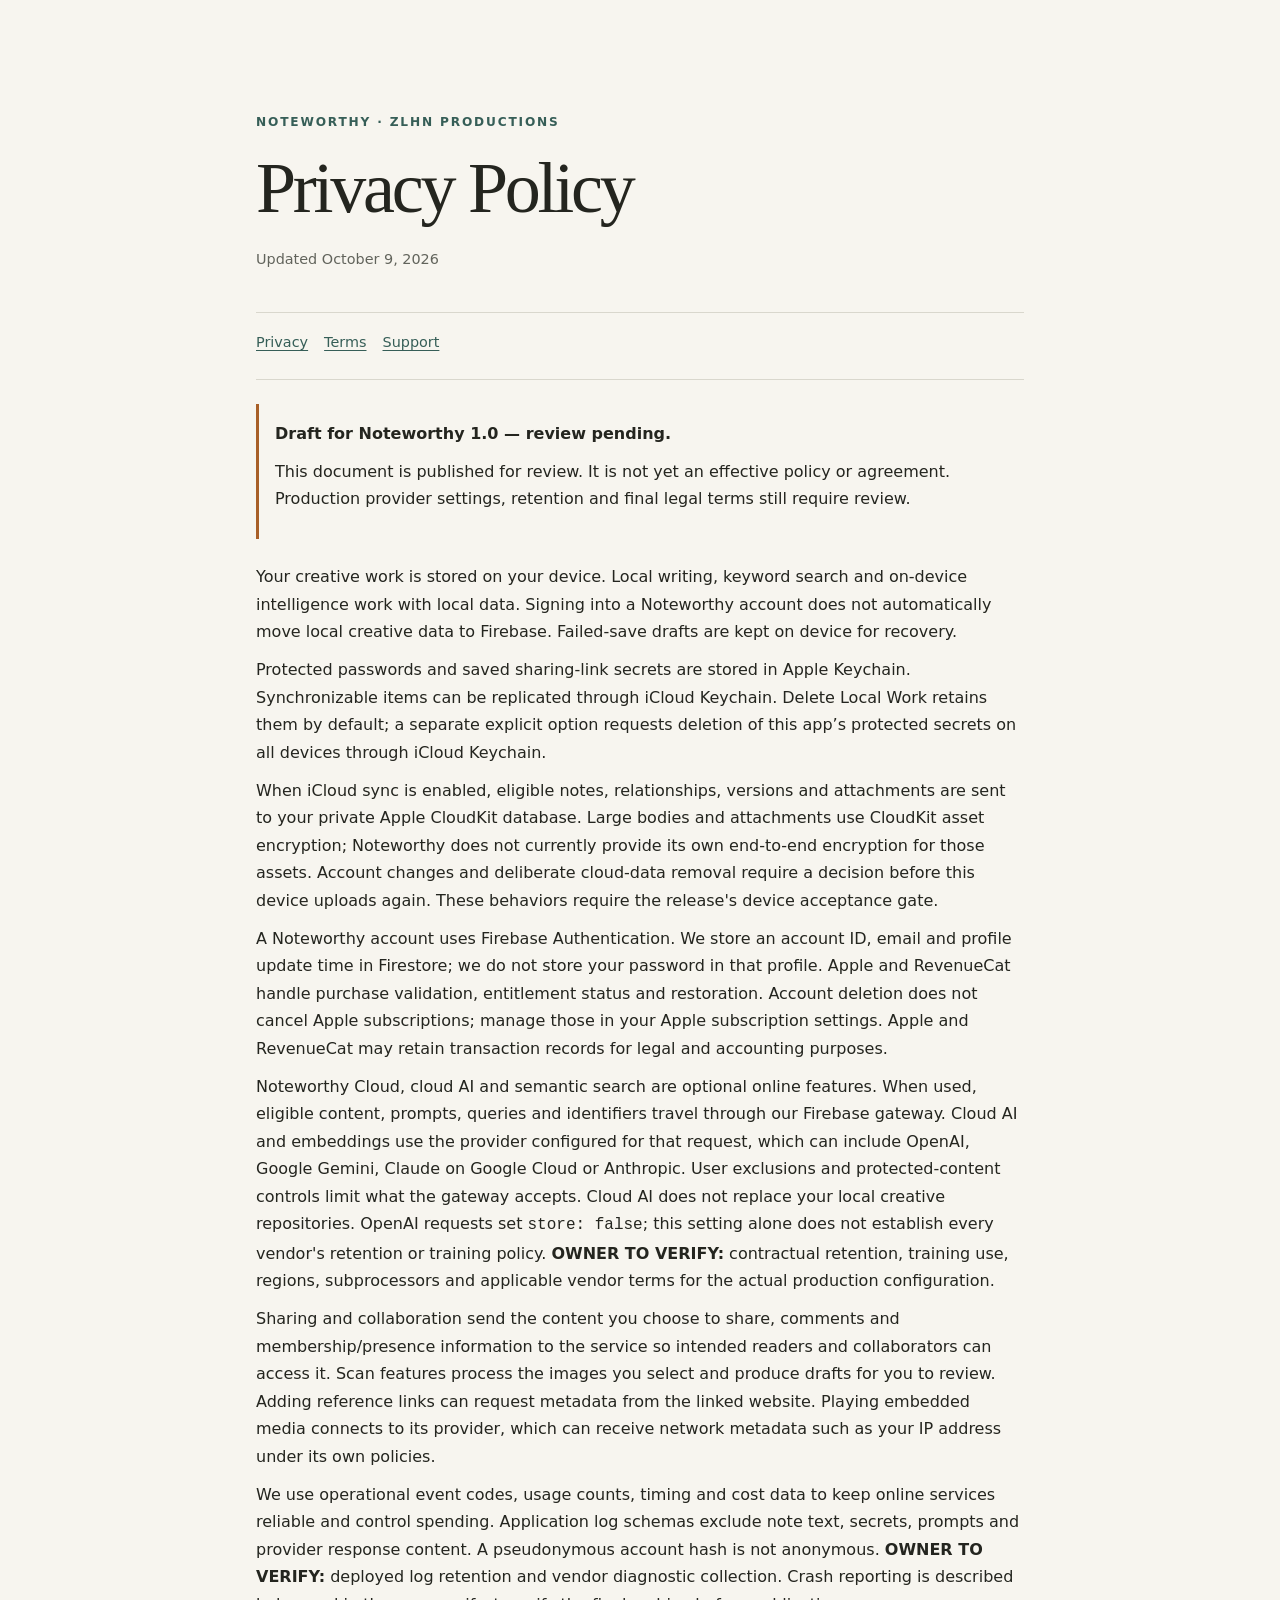
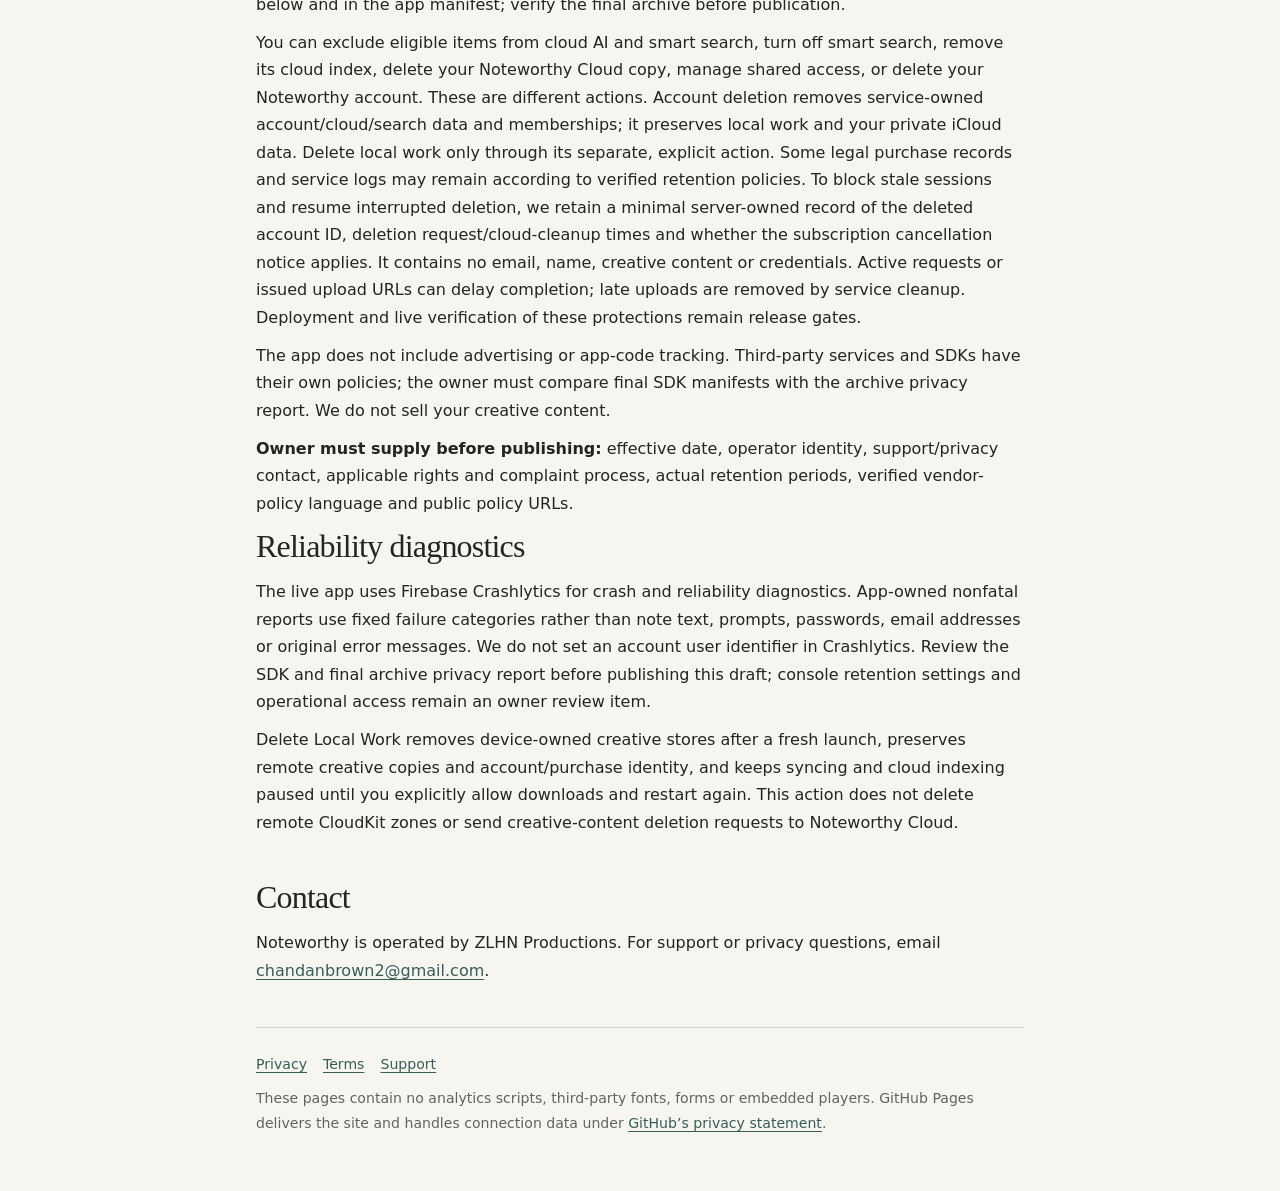
==== privacy/index.html @ 7e85e0d2 "Publish Noteworthy support and policy review pages" ====
<!doctype html>
<html lang="en"><head><meta charset="utf-8"><meta name="viewport" content="width=device-width, initial-scale=1"><meta name="color-scheme" content="light dark"><meta name="noteworthy-policy-status" content="draft"><meta name="robots" content="noindex"><title>Privacy Policy — Noteworthy</title><link rel="stylesheet" href="../styles.css"><link rel="canonical" href="https://chandanb.github.io/noteworthy-pages/privacy/"></head>
<body><a class="skip-link" href="#content">Skip to content</a><header><p class="eyebrow">Noteworthy · ZLHN Productions</p><h1>Privacy Policy</h1><p class="updated">Updated October 9, 2026</p></header><main id="content"><nav class="site-nav" aria-label="Site"><a href="https://chandanb.github.io/noteworthy-pages/privacy/">Privacy</a><a href="https://chandanb.github.io/noteworthy-pages/terms/">Terms</a><a href="https://chandanb.github.io/noteworthy-pages/support/">Support</a></nav><aside class="notice" aria-label="Draft status"><strong>Draft for Noteworthy 1.0 — review pending.</strong><p>This document is published for review. It is not yet an effective policy or agreement. Production provider settings, retention and final legal terms still require review.</p></aside><p>Your creative work is stored on your device. Local writing, keyword search and on-device intelligence work with local data. Signing into a Noteworthy account does not automatically move local creative data to Firebase. Failed-save drafts are kept on device for recovery.</p>
<p>Protected passwords and saved sharing-link secrets are stored in Apple Keychain. Synchronizable items can be replicated through iCloud Keychain. Delete Local Work retains them by default; a separate explicit option requests deletion of this app’s protected secrets on all devices through iCloud Keychain.</p>
<p>When iCloud sync is enabled, eligible notes, relationships, versions and attachments are sent to your private Apple CloudKit database. Large bodies and attachments use CloudKit asset encryption; Noteworthy does not currently provide its own end-to-end encryption for those assets. Account changes and deliberate cloud-data removal require a decision before this device uploads again. These behaviors require the release&#x27;s device acceptance gate.</p>
<p>A Noteworthy account uses Firebase Authentication. We store an account ID, email and profile update time in Firestore; we do not store your password in that profile. Apple and RevenueCat handle purchase validation, entitlement status and restoration. Account deletion does not cancel Apple subscriptions; manage those in your Apple subscription settings. Apple and RevenueCat may retain transaction records for legal and accounting purposes.</p>
<p>Noteworthy Cloud, cloud AI and semantic search are optional online features. When used, eligible content, prompts, queries and identifiers travel through our Firebase gateway. Cloud AI and embeddings use the provider configured for that request, which can include OpenAI, Google Gemini, Claude on Google Cloud or Anthropic. User exclusions and protected-content controls limit what the gateway accepts. Cloud AI does not replace your local creative repositories. OpenAI requests set <code>store: false</code>; this setting alone does not establish every vendor&#x27;s retention or training policy. <strong>OWNER TO VERIFY:</strong> contractual retention, training use, regions, subprocessors and applicable vendor terms for the actual production configuration.</p>
<p>Sharing and collaboration send the content you choose to share, comments and membership/presence information to the service so intended readers and collaborators can access it. Scan features process the images you select and produce drafts for you to review. Adding reference links can request metadata from the linked website. Playing embedded media connects to its provider, which can receive network metadata such as your IP address under its own policies.</p>
<p>We use operational event codes, usage counts, timing and cost data to keep online services reliable and control spending. Application log schemas exclude note text, secrets, prompts and provider response content. A pseudonymous account hash is not anonymous. <strong>OWNER TO VERIFY:</strong> deployed log retention and vendor diagnostic collection. Crash reporting is described below and in the app manifest; verify the final archive before publication.</p>
<p>You can exclude eligible items from cloud AI and smart search, turn off smart search, remove its cloud index, delete your Noteworthy Cloud copy, manage shared access, or delete your Noteworthy account. These are different actions. Account deletion removes service-owned account/cloud/search data and memberships; it preserves local work and your private iCloud data. Delete local work only through its separate, explicit action. Some legal purchase records and service logs may remain according to verified retention policies. To block stale sessions and resume interrupted deletion, we retain a minimal server-owned record of the deleted account ID, deletion request/cloud-cleanup times and whether the subscription cancellation notice applies. It contains no email, name, creative content or credentials. Active requests or issued upload URLs can delay completion; late uploads are removed by service cleanup. Deployment and live verification of these protections remain release gates.</p>
<p>The app does not include advertising or app-code tracking. Third-party services and SDKs have their own policies; the owner must compare final SDK manifests with the archive privacy report. We do not sell your creative content.</p>
<p><strong>Owner must supply before publishing:</strong> effective date, operator identity, support/privacy contact, applicable rights and complaint process, actual retention periods, verified vendor-policy language and public policy URLs.</p>
<h2>Reliability diagnostics</h2>
<p>The live app uses Firebase Crashlytics for crash and reliability diagnostics. App-owned nonfatal reports use fixed failure categories rather than note text, prompts, passwords, email addresses or original error messages. We do not set an account user identifier in Crashlytics. Review the SDK and final archive privacy report before publishing this draft; console retention settings and operational access remain an owner review item. </p>
<p>Delete Local Work removes device-owned creative stores after a fresh launch, preserves remote creative copies and account/purchase identity, and keeps syncing and cloud indexing paused until you explicitly allow downloads and restart again. This action does not delete remote CloudKit zones or send creative-content deletion requests to Noteworthy Cloud.</p><section><h2>Contact</h2><p>Noteworthy is operated by ZLHN Productions. For support or privacy questions, email <a href="mailto:chandanbrown2@gmail.com">chandanbrown2@gmail.com</a>.</p></section></main><footer><a href="https://chandanb.github.io/noteworthy-pages/privacy/">Privacy</a><a href="https://chandanb.github.io/noteworthy-pages/terms/">Terms</a><a href="https://chandanb.github.io/noteworthy-pages/support/">Support</a><p>These pages contain no analytics scripts, third-party fonts, forms or embedded players. GitHub Pages delivers the site and handles connection data under <a href="https://docs.github.com/en/site-policy/privacy-policies/github-general-privacy-statement">GitHub’s privacy statement</a>.</p></footer></body></html>
---- styles.css ----
:root {
      color-scheme: light dark;
      --paper: #f7f5ef;
      --ink: #24251f;
      --muted: #62645c;
      --accent: #365e57;
      --line: #d9d7cd;
      --focus: #a85f27;
    }
    @media (prefers-color-scheme: dark) {
      :root {
        --paper: #1e211f;
        --ink: #ecece4;
        --muted: #b9bdb4;
        --accent: #a8d1c2;
        --line: #414641;
        --focus: #edbd8a;
      }
    }
    * { box-sizing: border-box; }
    html { background: var(--paper); scroll-behavior: smooth; }
    body {
      margin: 0;
      color: var(--ink);
      background: var(--paper);
      font: 1rem/1.72 system-ui, -apple-system, BlinkMacSystemFont, "Segoe UI", sans-serif;
      text-rendering: optimizeLegibility;
    }
    a { color: var(--accent); text-underline-offset: .2em; }
    a:focus-visible { outline: 3px solid var(--focus); outline-offset: 4px; border-radius: 2px; }
    .skip-link {
      position: absolute; left: 1rem; top: -5rem; z-index: 1;
      padding: .65rem 1rem; color: var(--paper); background: var(--ink);
    }
    .skip-link:focus { top: 1rem; }
    header, main, footer { width: min(100% - 2.5rem, 48rem); margin-inline: auto; }
    header { padding: clamp(3.5rem, 10vw, 7rem) 0 2.5rem; }
    .eyebrow {
      margin: 0 0 .9rem; color: var(--accent); font-size: .76rem;
      font-weight: 700; letter-spacing: .15em; text-transform: uppercase;
    }
    h1, h2 { font-family: Georgia, "Times New Roman", serif; font-weight: 500; line-height: 1.16; }
    h1 { max-width: 13ch; margin: 0; font-size: clamp(2.7rem, 8vw, 4.5rem); letter-spacing: -.045em; }
    .intro { max-width: 39rem; margin: 1.5rem 0 0; color: var(--muted); font-size: 1.12rem; }
    .updated { margin: 1rem 0 0; color: var(--muted); font-size: .9rem; }
    nav { padding: 1.1rem 0 1.5rem; border-block: 1px solid var(--line); }
    nav p { margin: 0 0 .5rem; font-size: .82rem; font-weight: 700; }
    nav ul { display: flex; flex-wrap: wrap; gap: .4rem 1.2rem; margin: 0; padding: 0; list-style: none; }
    nav a { font-size: .9rem; }
    section { padding: 2rem 0; border-bottom: 1px solid var(--line); scroll-margin-top: 1rem; }
    h2 { margin: 0 0 .85rem; font-size: clamp(1.55rem, 5vw, 2rem); letter-spacing: -.025em; }
    p { margin: .65rem 0; }
    ul { padding-left: 1.3rem; }
    li { padding-left: .2rem; margin: .25rem 0; }
    .contact {
      margin: 1.2rem 0 0; padding: 1.1rem 1.25rem;
      border-left: 3px solid var(--accent); background: color-mix(in srgb, var(--accent) 8%, var(--paper));
    }
    footer { padding: 1.5rem 0 3rem; color: var(--muted); font-size: .88rem; }
    @media (max-width: 34rem) {
      header, main, footer { width: min(100% - 2rem, 48rem); }
      nav ul { display: grid; grid-template-columns: 1fr 1fr; }
    }
    @media print {
      :root { color-scheme: light; --paper: white; --ink: black; --muted: #444; --accent: #244a42; --line: #bbb; }
      nav, .skip-link { display: none; }
      header { padding-top: 1rem; }
      a { color: inherit; }
      section { break-inside: avoid; }
    }
    @media (prefers-reduced-motion: reduce) { html { scroll-behavior: auto; } }
  
.notice { border-left:3px solid var(--focus); padding:1rem; margin:1.5rem 0; }
.site-nav { display:flex; flex-wrap:wrap; gap:1rem; }

footer > a { display: inline-block; margin-right: 1rem; }
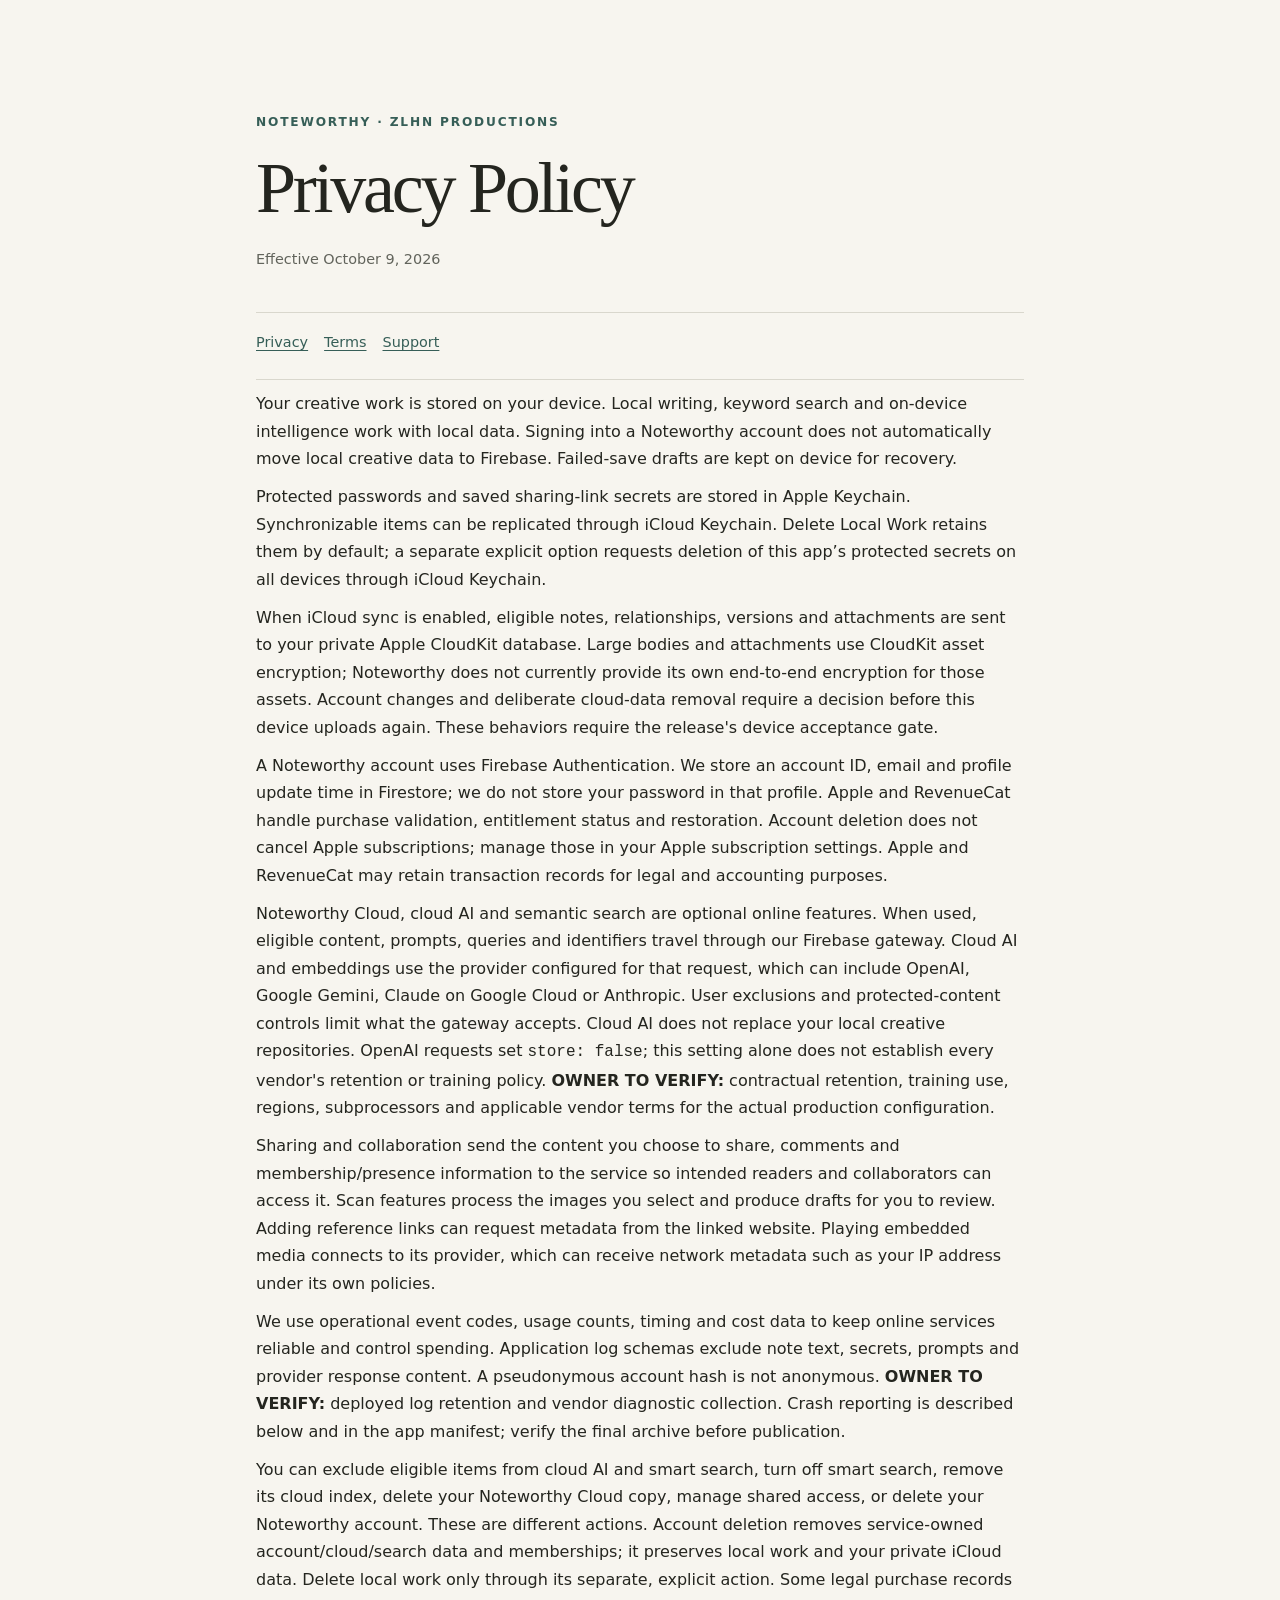
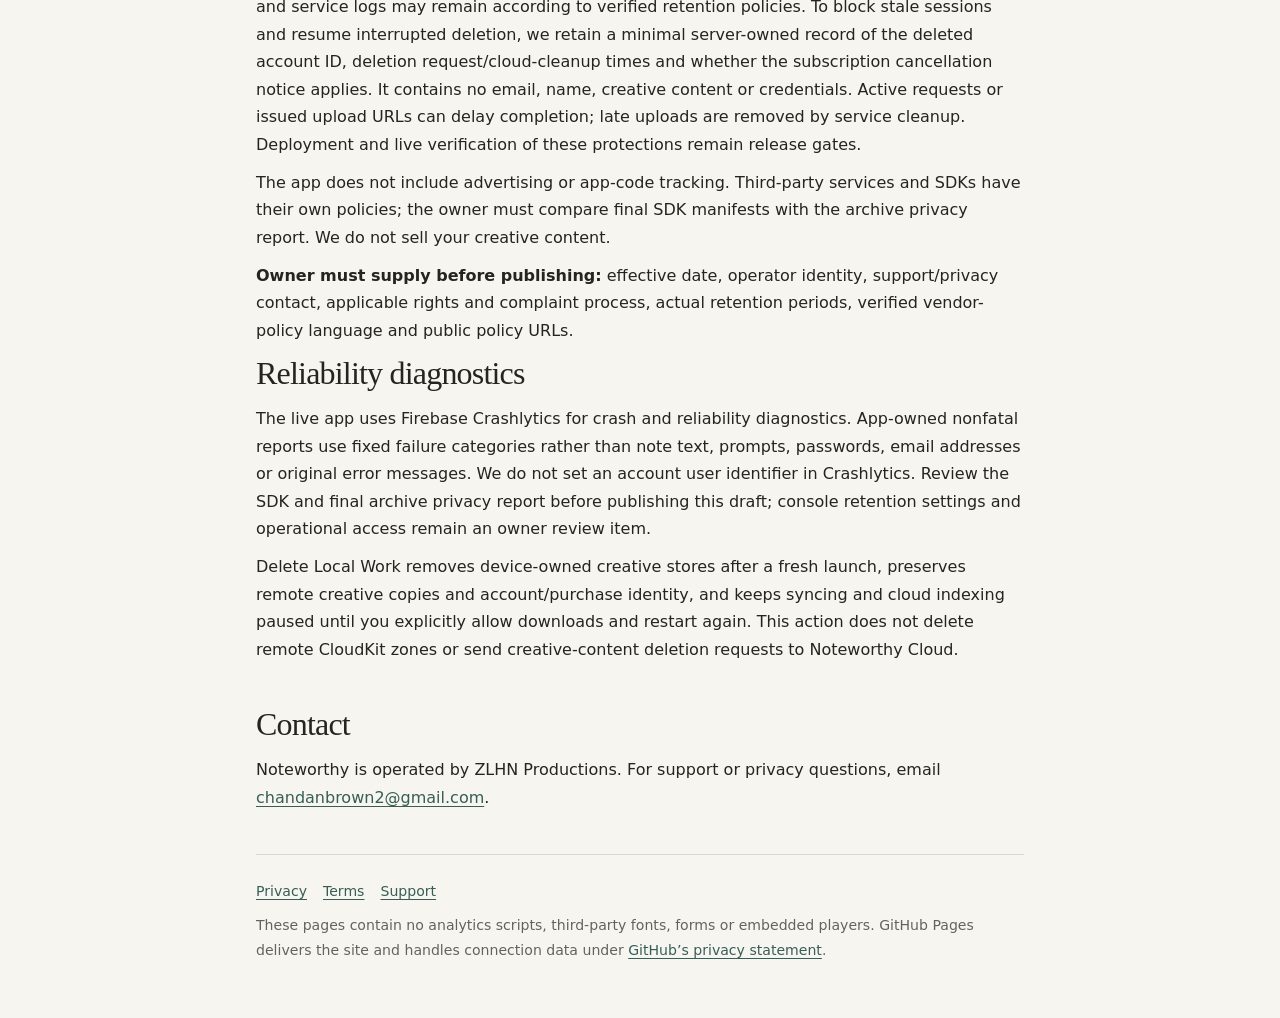
==== commit 11156abf: "Publish owner-approved policies effective October 9" ====
--- a/privacy/index.html
+++ b/privacy/index.html
@@ -1,6 +1,6 @@
 <!doctype html>
-<html lang="en"><head><meta charset="utf-8"><meta name="viewport" content="width=device-width, initial-scale=1"><meta name="color-scheme" content="light dark"><meta name="noteworthy-policy-status" content="draft"><meta name="robots" content="noindex"><title>Privacy Policy — Noteworthy</title><link rel="stylesheet" href="../styles.css"><link rel="canonical" href="https://chandanb.github.io/noteworthy-pages/privacy/"></head>
-<body><a class="skip-link" href="#content">Skip to content</a><header><p class="eyebrow">Noteworthy · ZLHN Productions</p><h1>Privacy Policy</h1><p class="updated">Updated October 9, 2026</p></header><main id="content"><nav class="site-nav" aria-label="Site"><a href="https://chandanb.github.io/noteworthy-pages/privacy/">Privacy</a><a href="https://chandanb.github.io/noteworthy-pages/terms/">Terms</a><a href="https://chandanb.github.io/noteworthy-pages/support/">Support</a></nav><aside class="notice" aria-label="Draft status"><strong>Draft for Noteworthy 1.0 — review pending.</strong><p>This document is published for review. It is not yet an effective policy or agreement. Production provider settings, retention and final legal terms still require review.</p></aside><p>Your creative work is stored on your device. Local writing, keyword search and on-device intelligence work with local data. Signing into a Noteworthy account does not automatically move local creative data to Firebase. Failed-save drafts are kept on device for recovery.</p>
+<html lang="en"><head><meta charset="utf-8"><meta name="viewport" content="width=device-width, initial-scale=1"><meta name="color-scheme" content="light dark"><meta name="noteworthy-policy-status" content="published"><title>Privacy Policy — Noteworthy</title><link rel="stylesheet" href="../styles.css"><link rel="canonical" href="https://chandanb.github.io/noteworthy-pages/privacy/"></head>
+<body><a class="skip-link" href="#content">Skip to content</a><header><p class="eyebrow">Noteworthy · ZLHN Productions</p><h1>Privacy Policy</h1><p class="updated">Effective October 9, 2026</p></header><main id="content"><nav class="site-nav" aria-label="Site"><a href="https://chandanb.github.io/noteworthy-pages/privacy/">Privacy</a><a href="https://chandanb.github.io/noteworthy-pages/terms/">Terms</a><a href="https://chandanb.github.io/noteworthy-pages/support/">Support</a></nav><p>Your creative work is stored on your device. Local writing, keyword search and on-device intelligence work with local data. Signing into a Noteworthy account does not automatically move local creative data to Firebase. Failed-save drafts are kept on device for recovery.</p>
 <p>Protected passwords and saved sharing-link secrets are stored in Apple Keychain. Synchronizable items can be replicated through iCloud Keychain. Delete Local Work retains them by default; a separate explicit option requests deletion of this app’s protected secrets on all devices through iCloud Keychain.</p>
 <p>When iCloud sync is enabled, eligible notes, relationships, versions and attachments are sent to your private Apple CloudKit database. Large bodies and attachments use CloudKit asset encryption; Noteworthy does not currently provide its own end-to-end encryption for those assets. Account changes and deliberate cloud-data removal require a decision before this device uploads again. These behaviors require the release&#x27;s device acceptance gate.</p>
 <p>A Noteworthy account uses Firebase Authentication. We store an account ID, email and profile update time in Firestore; we do not store your password in that profile. Apple and RevenueCat handle purchase validation, entitlement status and restoration. Account deletion does not cancel Apple subscriptions; manage those in your Apple subscription settings. Apple and RevenueCat may retain transaction records for legal and accounting purposes.</p>
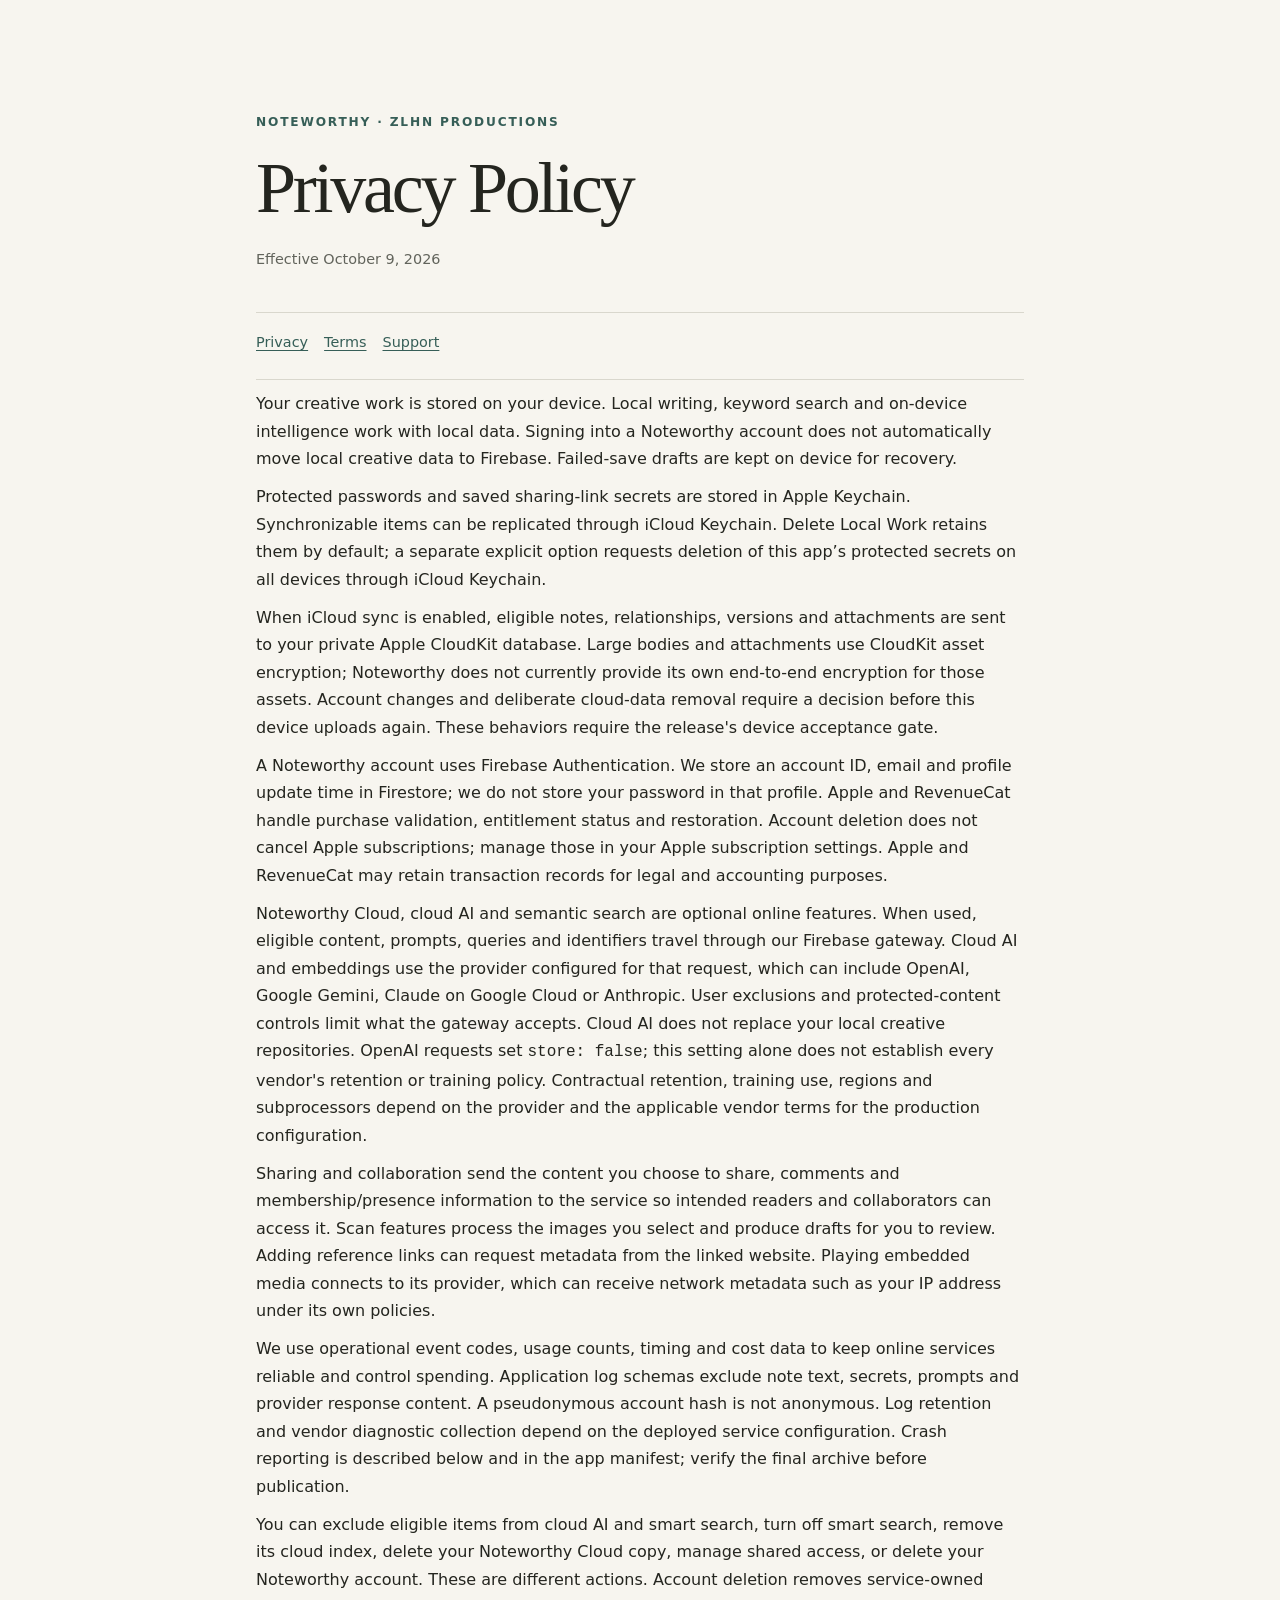
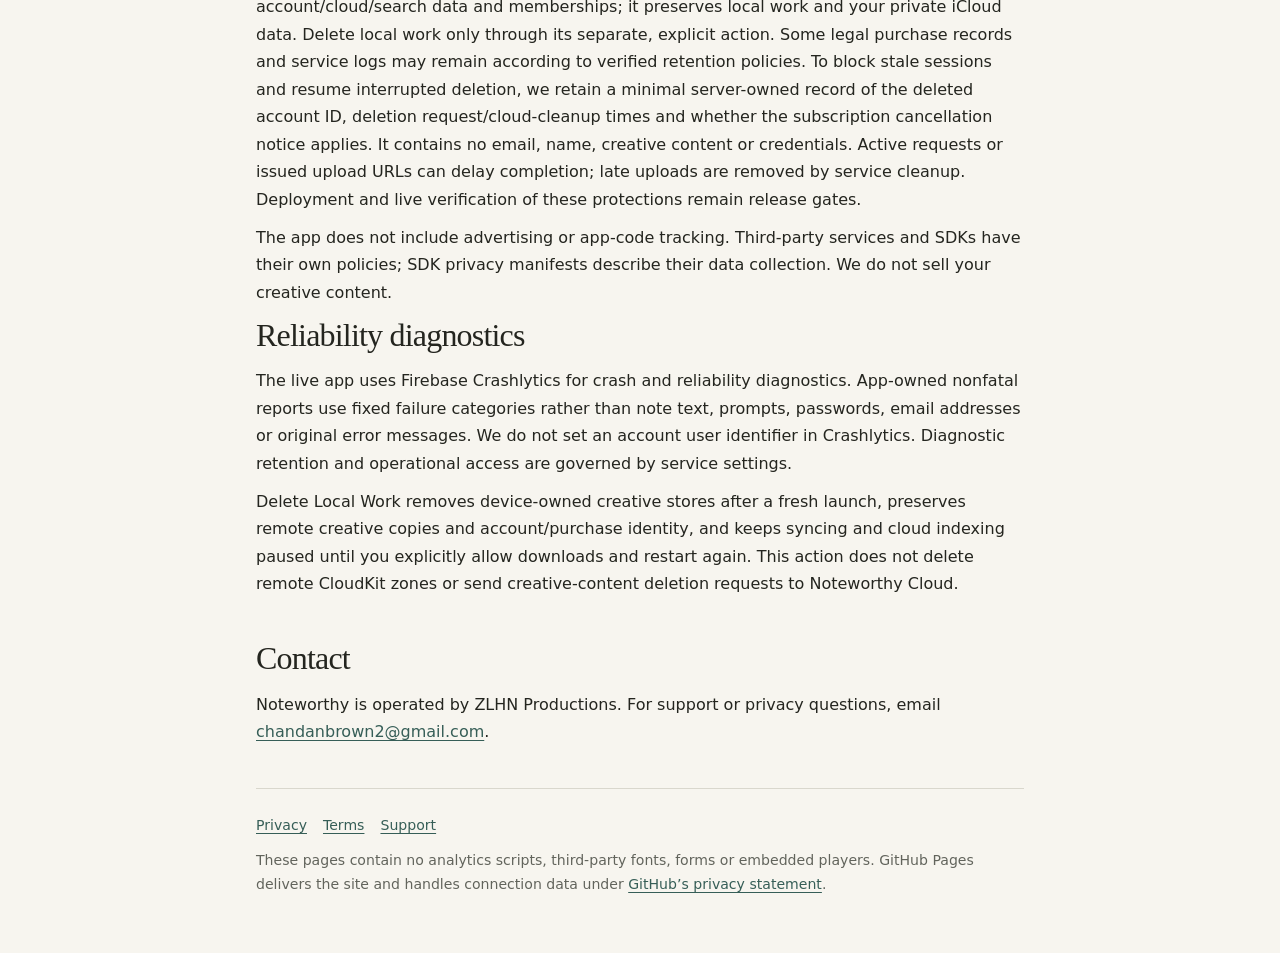
==== commit 33173cdc: "Remove internal review notes from approved public policies" ====
--- a/privacy/index.html
+++ b/privacy/index.html
@@ -4,12 +4,12 @@
 <p>Protected passwords and saved sharing-link secrets are stored in Apple Keychain. Synchronizable items can be replicated through iCloud Keychain. Delete Local Work retains them by default; a separate explicit option requests deletion of this app’s protected secrets on all devices through iCloud Keychain.</p>
 <p>When iCloud sync is enabled, eligible notes, relationships, versions and attachments are sent to your private Apple CloudKit database. Large bodies and attachments use CloudKit asset encryption; Noteworthy does not currently provide its own end-to-end encryption for those assets. Account changes and deliberate cloud-data removal require a decision before this device uploads again. These behaviors require the release&#x27;s device acceptance gate.</p>
 <p>A Noteworthy account uses Firebase Authentication. We store an account ID, email and profile update time in Firestore; we do not store your password in that profile. Apple and RevenueCat handle purchase validation, entitlement status and restoration. Account deletion does not cancel Apple subscriptions; manage those in your Apple subscription settings. Apple and RevenueCat may retain transaction records for legal and accounting purposes.</p>
-<p>Noteworthy Cloud, cloud AI and semantic search are optional online features. When used, eligible content, prompts, queries and identifiers travel through our Firebase gateway. Cloud AI and embeddings use the provider configured for that request, which can include OpenAI, Google Gemini, Claude on Google Cloud or Anthropic. User exclusions and protected-content controls limit what the gateway accepts. Cloud AI does not replace your local creative repositories. OpenAI requests set <code>store: false</code>; this setting alone does not establish every vendor&#x27;s retention or training policy. <strong>OWNER TO VERIFY:</strong> contractual retention, training use, regions, subprocessors and applicable vendor terms for the actual production configuration.</p>
+<p>Noteworthy Cloud, cloud AI and semantic search are optional online features. When used, eligible content, prompts, queries and identifiers travel through our Firebase gateway. Cloud AI and embeddings use the provider configured for that request, which can include OpenAI, Google Gemini, Claude on Google Cloud or Anthropic. User exclusions and protected-content controls limit what the gateway accepts. Cloud AI does not replace your local creative repositories. OpenAI requests set <code>store: false</code>; this setting alone does not establish every vendor&#x27;s retention or training policy. Contractual retention, training use, regions and subprocessors depend on the provider and the applicable vendor terms for the production configuration.</p>
 <p>Sharing and collaboration send the content you choose to share, comments and membership/presence information to the service so intended readers and collaborators can access it. Scan features process the images you select and produce drafts for you to review. Adding reference links can request metadata from the linked website. Playing embedded media connects to its provider, which can receive network metadata such as your IP address under its own policies.</p>
-<p>We use operational event codes, usage counts, timing and cost data to keep online services reliable and control spending. Application log schemas exclude note text, secrets, prompts and provider response content. A pseudonymous account hash is not anonymous. <strong>OWNER TO VERIFY:</strong> deployed log retention and vendor diagnostic collection. Crash reporting is described below and in the app manifest; verify the final archive before publication.</p>
+<p>We use operational event codes, usage counts, timing and cost data to keep online services reliable and control spending. Application log schemas exclude note text, secrets, prompts and provider response content. A pseudonymous account hash is not anonymous. Log retention and vendor diagnostic collection depend on the deployed service configuration. Crash reporting is described below and in the app manifest; verify the final archive before publication.</p>
 <p>You can exclude eligible items from cloud AI and smart search, turn off smart search, remove its cloud index, delete your Noteworthy Cloud copy, manage shared access, or delete your Noteworthy account. These are different actions. Account deletion removes service-owned account/cloud/search data and memberships; it preserves local work and your private iCloud data. Delete local work only through its separate, explicit action. Some legal purchase records and service logs may remain according to verified retention policies. To block stale sessions and resume interrupted deletion, we retain a minimal server-owned record of the deleted account ID, deletion request/cloud-cleanup times and whether the subscription cancellation notice applies. It contains no email, name, creative content or credentials. Active requests or issued upload URLs can delay completion; late uploads are removed by service cleanup. Deployment and live verification of these protections remain release gates.</p>
-<p>The app does not include advertising or app-code tracking. Third-party services and SDKs have their own policies; the owner must compare final SDK manifests with the archive privacy report. We do not sell your creative content.</p>
-<p><strong>Owner must supply before publishing:</strong> effective date, operator identity, support/privacy contact, applicable rights and complaint process, actual retention periods, verified vendor-policy language and public policy URLs.</p>
+<p>The app does not include advertising or app-code tracking. Third-party services and SDKs have their own policies; SDK privacy manifests describe their data collection. We do not sell your creative content.</p>
+
 <h2>Reliability diagnostics</h2>
-<p>The live app uses Firebase Crashlytics for crash and reliability diagnostics. App-owned nonfatal reports use fixed failure categories rather than note text, prompts, passwords, email addresses or original error messages. We do not set an account user identifier in Crashlytics. Review the SDK and final archive privacy report before publishing this draft; console retention settings and operational access remain an owner review item. </p>
+<p>The live app uses Firebase Crashlytics for crash and reliability diagnostics. App-owned nonfatal reports use fixed failure categories rather than note text, prompts, passwords, email addresses or original error messages. We do not set an account user identifier in Crashlytics. Diagnostic retention and operational access are governed by service settings. </p>
 <p>Delete Local Work removes device-owned creative stores after a fresh launch, preserves remote creative copies and account/purchase identity, and keeps syncing and cloud indexing paused until you explicitly allow downloads and restart again. This action does not delete remote CloudKit zones or send creative-content deletion requests to Noteworthy Cloud.</p><section><h2>Contact</h2><p>Noteworthy is operated by ZLHN Productions. For support or privacy questions, email <a href="mailto:chandanbrown2@gmail.com">chandanbrown2@gmail.com</a>.</p></section></main><footer><a href="https://chandanb.github.io/noteworthy-pages/privacy/">Privacy</a><a href="https://chandanb.github.io/noteworthy-pages/terms/">Terms</a><a href="https://chandanb.github.io/noteworthy-pages/support/">Support</a><p>These pages contain no analytics scripts, third-party fonts, forms or embedded players. GitHub Pages delivers the site and handles connection data under <a href="https://docs.github.com/en/site-policy/privacy-policies/github-general-privacy-statement">GitHub’s privacy statement</a>.</p></footer></body></html>
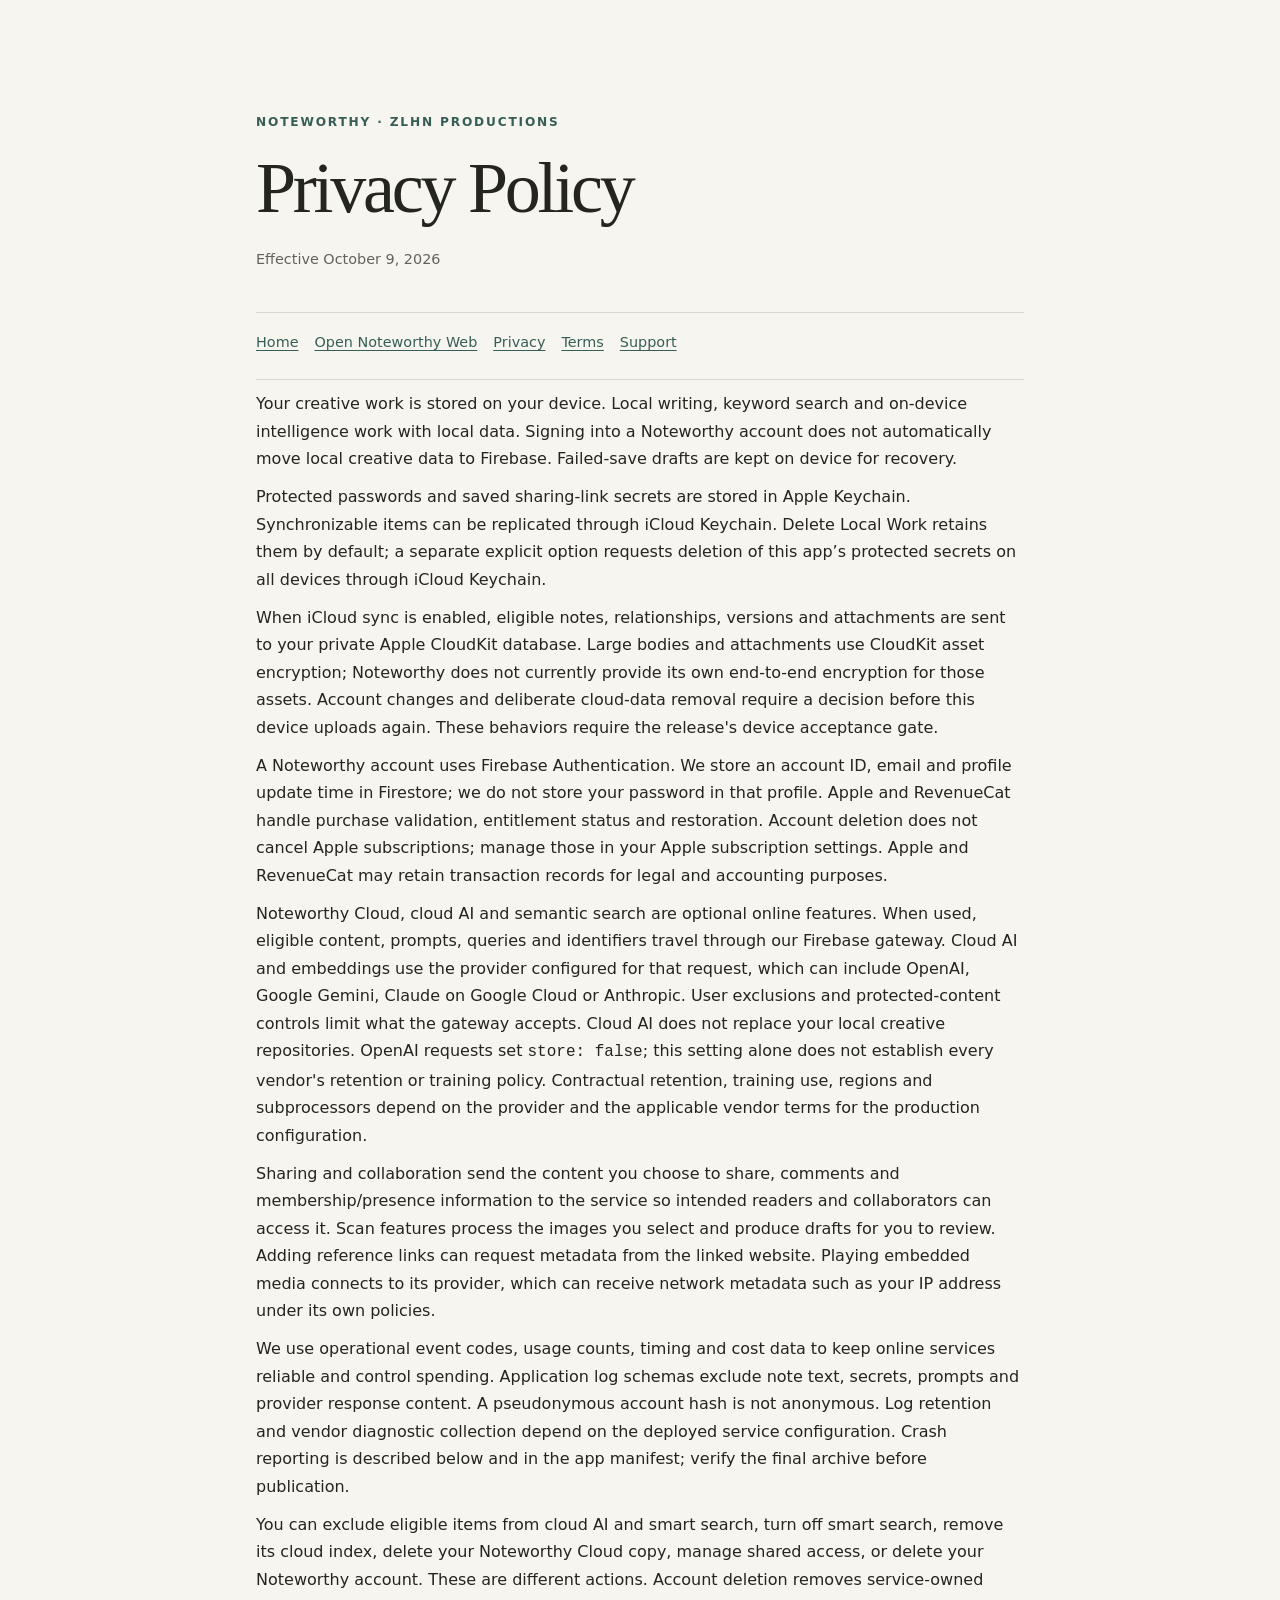
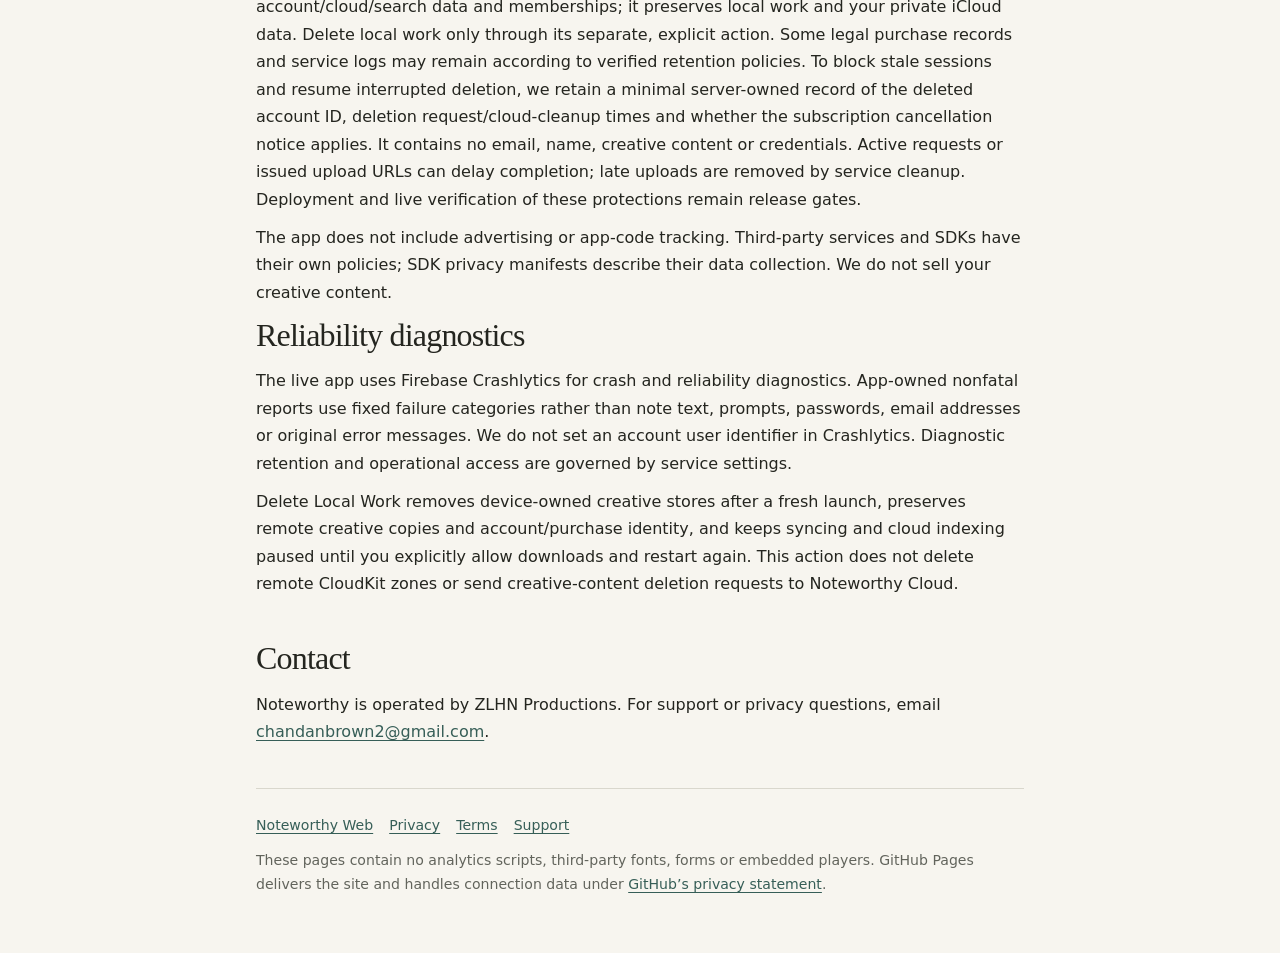
==== commit efc2f52e: "Combine Noteworthy Web with support and policy Pages" ====
--- a/privacy/index.html
+++ b/privacy/index.html
@@ -1,6 +1,6 @@
 <!doctype html>
 <html lang="en"><head><meta charset="utf-8"><meta name="viewport" content="width=device-width, initial-scale=1"><meta name="color-scheme" content="light dark"><meta name="noteworthy-policy-status" content="published"><title>Privacy Policy — Noteworthy</title><link rel="stylesheet" href="../styles.css"><link rel="canonical" href="https://chandanb.github.io/noteworthy-pages/privacy/"></head>
-<body><a class="skip-link" href="#content">Skip to content</a><header><p class="eyebrow">Noteworthy · ZLHN Productions</p><h1>Privacy Policy</h1><p class="updated">Effective October 9, 2026</p></header><main id="content"><nav class="site-nav" aria-label="Site"><a href="https://chandanb.github.io/noteworthy-pages/privacy/">Privacy</a><a href="https://chandanb.github.io/noteworthy-pages/terms/">Terms</a><a href="https://chandanb.github.io/noteworthy-pages/support/">Support</a></nav><p>Your creative work is stored on your device. Local writing, keyword search and on-device intelligence work with local data. Signing into a Noteworthy account does not automatically move local creative data to Firebase. Failed-save drafts are kept on device for recovery.</p>
+<body><a class="skip-link" href="#content">Skip to content</a><header><p class="eyebrow">Noteworthy · ZLHN Productions</p><h1>Privacy Policy</h1><p class="updated">Effective October 9, 2026</p></header><main id="content"><nav class="site-nav" aria-label="Site"><a href="https://chandanb.github.io/noteworthy-pages/">Home</a><a href="https://chandanb.github.io/noteworthy-pages/web/">Open Noteworthy Web</a><a href="https://chandanb.github.io/noteworthy-pages/privacy/">Privacy</a><a href="https://chandanb.github.io/noteworthy-pages/terms/">Terms</a><a href="https://chandanb.github.io/noteworthy-pages/support/">Support</a></nav><p>Your creative work is stored on your device. Local writing, keyword search and on-device intelligence work with local data. Signing into a Noteworthy account does not automatically move local creative data to Firebase. Failed-save drafts are kept on device for recovery.</p>
 <p>Protected passwords and saved sharing-link secrets are stored in Apple Keychain. Synchronizable items can be replicated through iCloud Keychain. Delete Local Work retains them by default; a separate explicit option requests deletion of this app’s protected secrets on all devices through iCloud Keychain.</p>
 <p>When iCloud sync is enabled, eligible notes, relationships, versions and attachments are sent to your private Apple CloudKit database. Large bodies and attachments use CloudKit asset encryption; Noteworthy does not currently provide its own end-to-end encryption for those assets. Account changes and deliberate cloud-data removal require a decision before this device uploads again. These behaviors require the release&#x27;s device acceptance gate.</p>
 <p>A Noteworthy account uses Firebase Authentication. We store an account ID, email and profile update time in Firestore; we do not store your password in that profile. Apple and RevenueCat handle purchase validation, entitlement status and restoration. Account deletion does not cancel Apple subscriptions; manage those in your Apple subscription settings. Apple and RevenueCat may retain transaction records for legal and accounting purposes.</p>
@@ -12,4 +12,4 @@
 
 <h2>Reliability diagnostics</h2>
 <p>The live app uses Firebase Crashlytics for crash and reliability diagnostics. App-owned nonfatal reports use fixed failure categories rather than note text, prompts, passwords, email addresses or original error messages. We do not set an account user identifier in Crashlytics. Diagnostic retention and operational access are governed by service settings. </p>
-<p>Delete Local Work removes device-owned creative stores after a fresh launch, preserves remote creative copies and account/purchase identity, and keeps syncing and cloud indexing paused until you explicitly allow downloads and restart again. This action does not delete remote CloudKit zones or send creative-content deletion requests to Noteworthy Cloud.</p><section><h2>Contact</h2><p>Noteworthy is operated by ZLHN Productions. For support or privacy questions, email <a href="mailto:chandanbrown2@gmail.com">chandanbrown2@gmail.com</a>.</p></section></main><footer><a href="https://chandanb.github.io/noteworthy-pages/privacy/">Privacy</a><a href="https://chandanb.github.io/noteworthy-pages/terms/">Terms</a><a href="https://chandanb.github.io/noteworthy-pages/support/">Support</a><p>These pages contain no analytics scripts, third-party fonts, forms or embedded players. GitHub Pages delivers the site and handles connection data under <a href="https://docs.github.com/en/site-policy/privacy-policies/github-general-privacy-statement">GitHub’s privacy statement</a>.</p></footer></body></html>+<p>Delete Local Work removes device-owned creative stores after a fresh launch, preserves remote creative copies and account/purchase identity, and keeps syncing and cloud indexing paused until you explicitly allow downloads and restart again. This action does not delete remote CloudKit zones or send creative-content deletion requests to Noteworthy Cloud.</p><section><h2>Contact</h2><p>Noteworthy is operated by ZLHN Productions. For support or privacy questions, email <a href="mailto:chandanbrown2@gmail.com">chandanbrown2@gmail.com</a>.</p></section></main><footer><a href="https://chandanb.github.io/noteworthy-pages/web/">Noteworthy Web</a><a href="https://chandanb.github.io/noteworthy-pages/privacy/">Privacy</a><a href="https://chandanb.github.io/noteworthy-pages/terms/">Terms</a><a href="https://chandanb.github.io/noteworthy-pages/support/">Support</a><p>These pages contain no analytics scripts, third-party fonts, forms or embedded players. GitHub Pages delivers the site and handles connection data under <a href="https://docs.github.com/en/site-policy/privacy-policies/github-general-privacy-statement">GitHub’s privacy statement</a>.</p></footer></body></html>
--- a/styles.css
+++ b/styles.css
@@ -75,3 +75,4 @@
 .site-nav { display:flex; flex-wrap:wrap; gap:1rem; }
 
 footer > a { display: inline-block; margin-right: 1rem; }
+.web-link { display: inline-block; padding: .65rem 1rem; border: 1px solid var(--accent); border-radius: .3rem; font-weight: 600; }
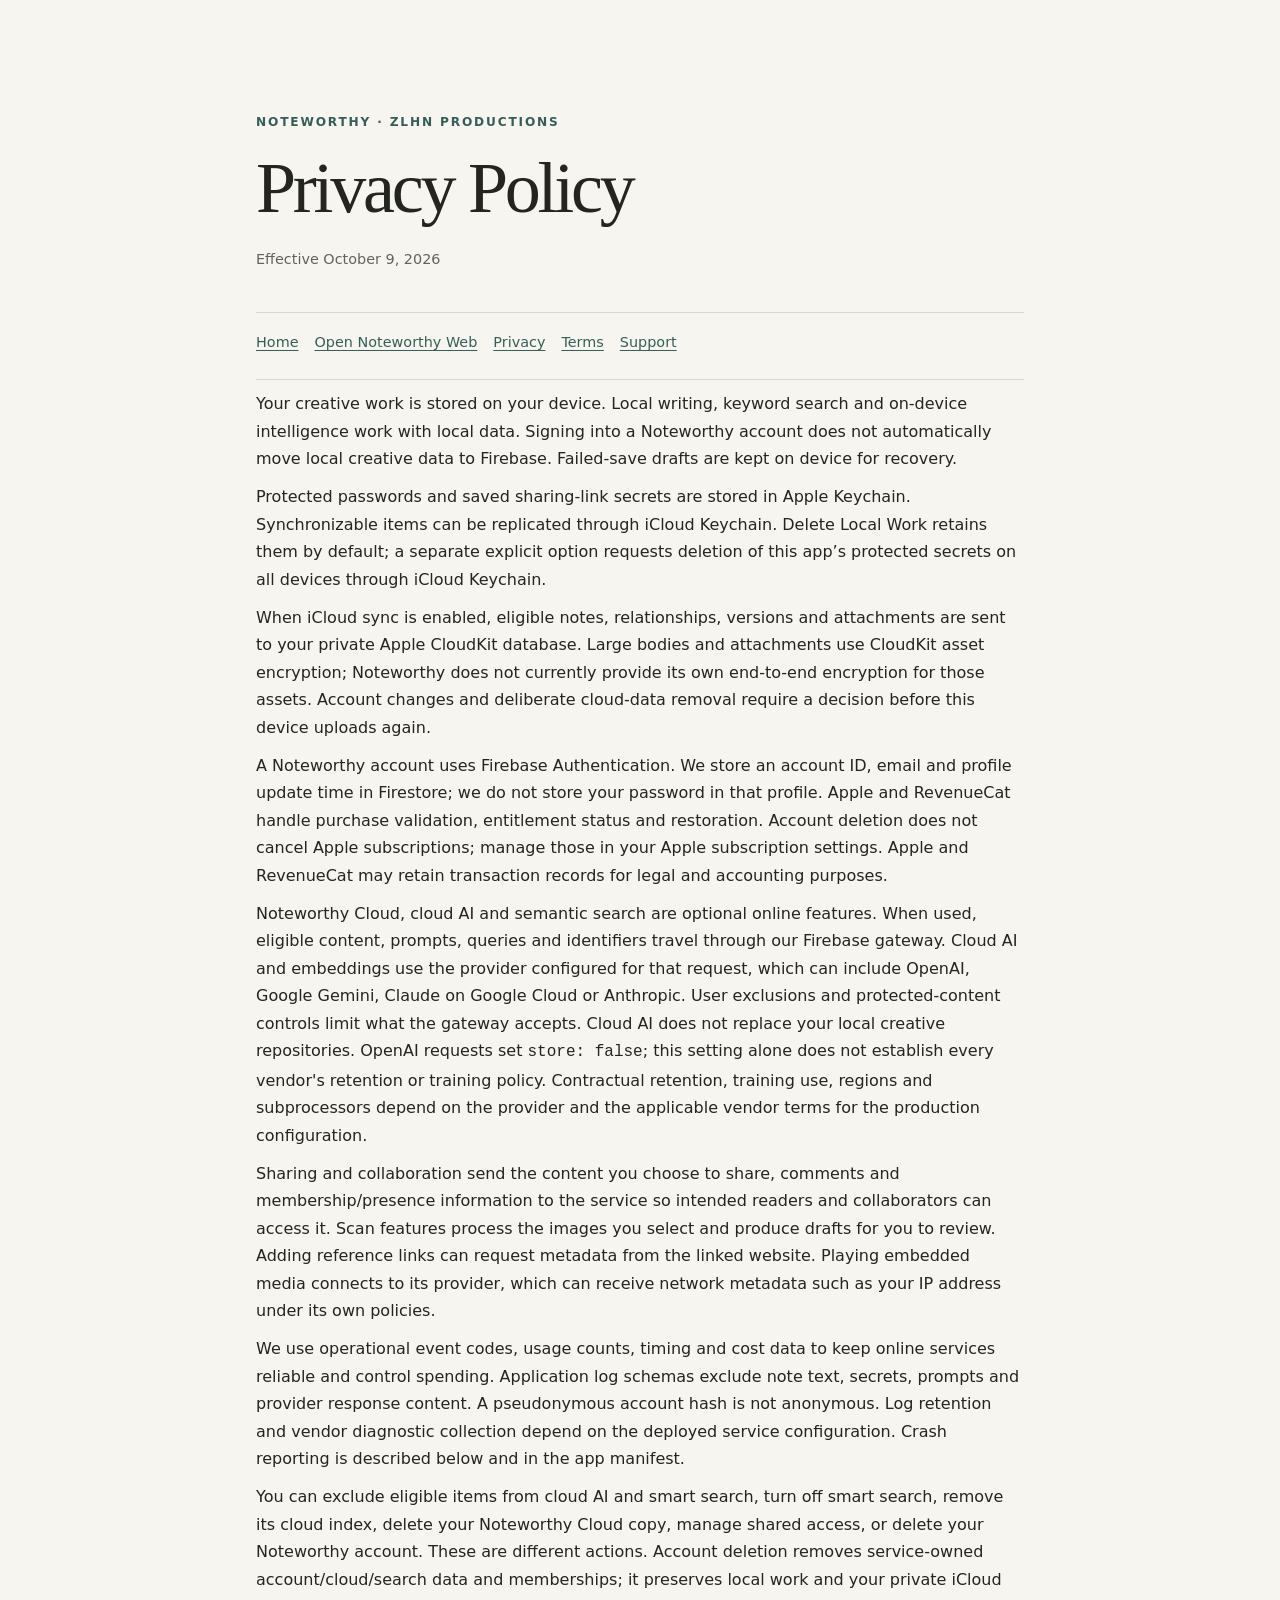
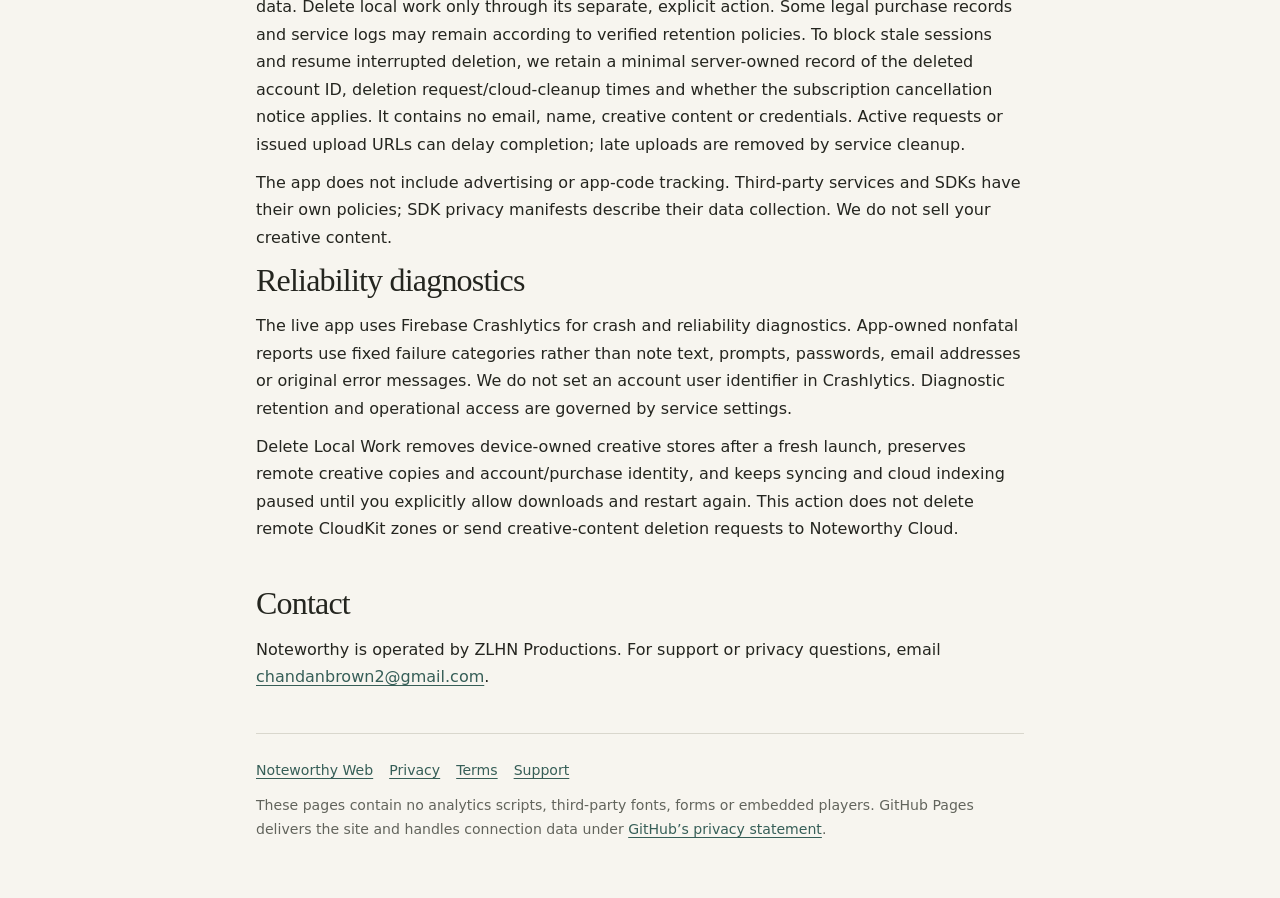
==== commit 7e5edf93: "docs(legal): remove internal drafting text from the public privacy policy Co-Authored-By: Claude Son" ====
--- a/privacy/index.html
+++ b/privacy/index.html
@@ -2,12 +2,12 @@
 <html lang="en"><head><meta charset="utf-8"><meta name="viewport" content="width=device-width, initial-scale=1"><meta name="color-scheme" content="light dark"><meta name="noteworthy-policy-status" content="published"><title>Privacy Policy — Noteworthy</title><link rel="stylesheet" href="../styles.css"><link rel="canonical" href="https://chandanb.github.io/noteworthy-pages/privacy/"></head>
 <body><a class="skip-link" href="#content">Skip to content</a><header><p class="eyebrow">Noteworthy · ZLHN Productions</p><h1>Privacy Policy</h1><p class="updated">Effective October 9, 2026</p></header><main id="content"><nav class="site-nav" aria-label="Site"><a href="https://chandanb.github.io/noteworthy-pages/">Home</a><a href="https://chandanb.github.io/noteworthy-pages/web/">Open Noteworthy Web</a><a href="https://chandanb.github.io/noteworthy-pages/privacy/">Privacy</a><a href="https://chandanb.github.io/noteworthy-pages/terms/">Terms</a><a href="https://chandanb.github.io/noteworthy-pages/support/">Support</a></nav><p>Your creative work is stored on your device. Local writing, keyword search and on-device intelligence work with local data. Signing into a Noteworthy account does not automatically move local creative data to Firebase. Failed-save drafts are kept on device for recovery.</p>
 <p>Protected passwords and saved sharing-link secrets are stored in Apple Keychain. Synchronizable items can be replicated through iCloud Keychain. Delete Local Work retains them by default; a separate explicit option requests deletion of this app’s protected secrets on all devices through iCloud Keychain.</p>
-<p>When iCloud sync is enabled, eligible notes, relationships, versions and attachments are sent to your private Apple CloudKit database. Large bodies and attachments use CloudKit asset encryption; Noteworthy does not currently provide its own end-to-end encryption for those assets. Account changes and deliberate cloud-data removal require a decision before this device uploads again. These behaviors require the release&#x27;s device acceptance gate.</p>
+<p>When iCloud sync is enabled, eligible notes, relationships, versions and attachments are sent to your private Apple CloudKit database. Large bodies and attachments use CloudKit asset encryption; Noteworthy does not currently provide its own end-to-end encryption for those assets. Account changes and deliberate cloud-data removal require a decision before this device uploads again.</p>
 <p>A Noteworthy account uses Firebase Authentication. We store an account ID, email and profile update time in Firestore; we do not store your password in that profile. Apple and RevenueCat handle purchase validation, entitlement status and restoration. Account deletion does not cancel Apple subscriptions; manage those in your Apple subscription settings. Apple and RevenueCat may retain transaction records for legal and accounting purposes.</p>
 <p>Noteworthy Cloud, cloud AI and semantic search are optional online features. When used, eligible content, prompts, queries and identifiers travel through our Firebase gateway. Cloud AI and embeddings use the provider configured for that request, which can include OpenAI, Google Gemini, Claude on Google Cloud or Anthropic. User exclusions and protected-content controls limit what the gateway accepts. Cloud AI does not replace your local creative repositories. OpenAI requests set <code>store: false</code>; this setting alone does not establish every vendor&#x27;s retention or training policy. Contractual retention, training use, regions and subprocessors depend on the provider and the applicable vendor terms for the production configuration.</p>
 <p>Sharing and collaboration send the content you choose to share, comments and membership/presence information to the service so intended readers and collaborators can access it. Scan features process the images you select and produce drafts for you to review. Adding reference links can request metadata from the linked website. Playing embedded media connects to its provider, which can receive network metadata such as your IP address under its own policies.</p>
-<p>We use operational event codes, usage counts, timing and cost data to keep online services reliable and control spending. Application log schemas exclude note text, secrets, prompts and provider response content. A pseudonymous account hash is not anonymous. Log retention and vendor diagnostic collection depend on the deployed service configuration. Crash reporting is described below and in the app manifest; verify the final archive before publication.</p>
-<p>You can exclude eligible items from cloud AI and smart search, turn off smart search, remove its cloud index, delete your Noteworthy Cloud copy, manage shared access, or delete your Noteworthy account. These are different actions. Account deletion removes service-owned account/cloud/search data and memberships; it preserves local work and your private iCloud data. Delete local work only through its separate, explicit action. Some legal purchase records and service logs may remain according to verified retention policies. To block stale sessions and resume interrupted deletion, we retain a minimal server-owned record of the deleted account ID, deletion request/cloud-cleanup times and whether the subscription cancellation notice applies. It contains no email, name, creative content or credentials. Active requests or issued upload URLs can delay completion; late uploads are removed by service cleanup. Deployment and live verification of these protections remain release gates.</p>
+<p>We use operational event codes, usage counts, timing and cost data to keep online services reliable and control spending. Application log schemas exclude note text, secrets, prompts and provider response content. A pseudonymous account hash is not anonymous. Log retention and vendor diagnostic collection depend on the deployed service configuration. Crash reporting is described below and in the app manifest.</p>
+<p>You can exclude eligible items from cloud AI and smart search, turn off smart search, remove its cloud index, delete your Noteworthy Cloud copy, manage shared access, or delete your Noteworthy account. These are different actions. Account deletion removes service-owned account/cloud/search data and memberships; it preserves local work and your private iCloud data. Delete local work only through its separate, explicit action. Some legal purchase records and service logs may remain according to verified retention policies. To block stale sessions and resume interrupted deletion, we retain a minimal server-owned record of the deleted account ID, deletion request/cloud-cleanup times and whether the subscription cancellation notice applies. It contains no email, name, creative content or credentials. Active requests or issued upload URLs can delay completion; late uploads are removed by service cleanup.</p>
 <p>The app does not include advertising or app-code tracking. Third-party services and SDKs have their own policies; SDK privacy manifests describe their data collection. We do not sell your creative content.</p>
 
 <h2>Reliability diagnostics</h2>
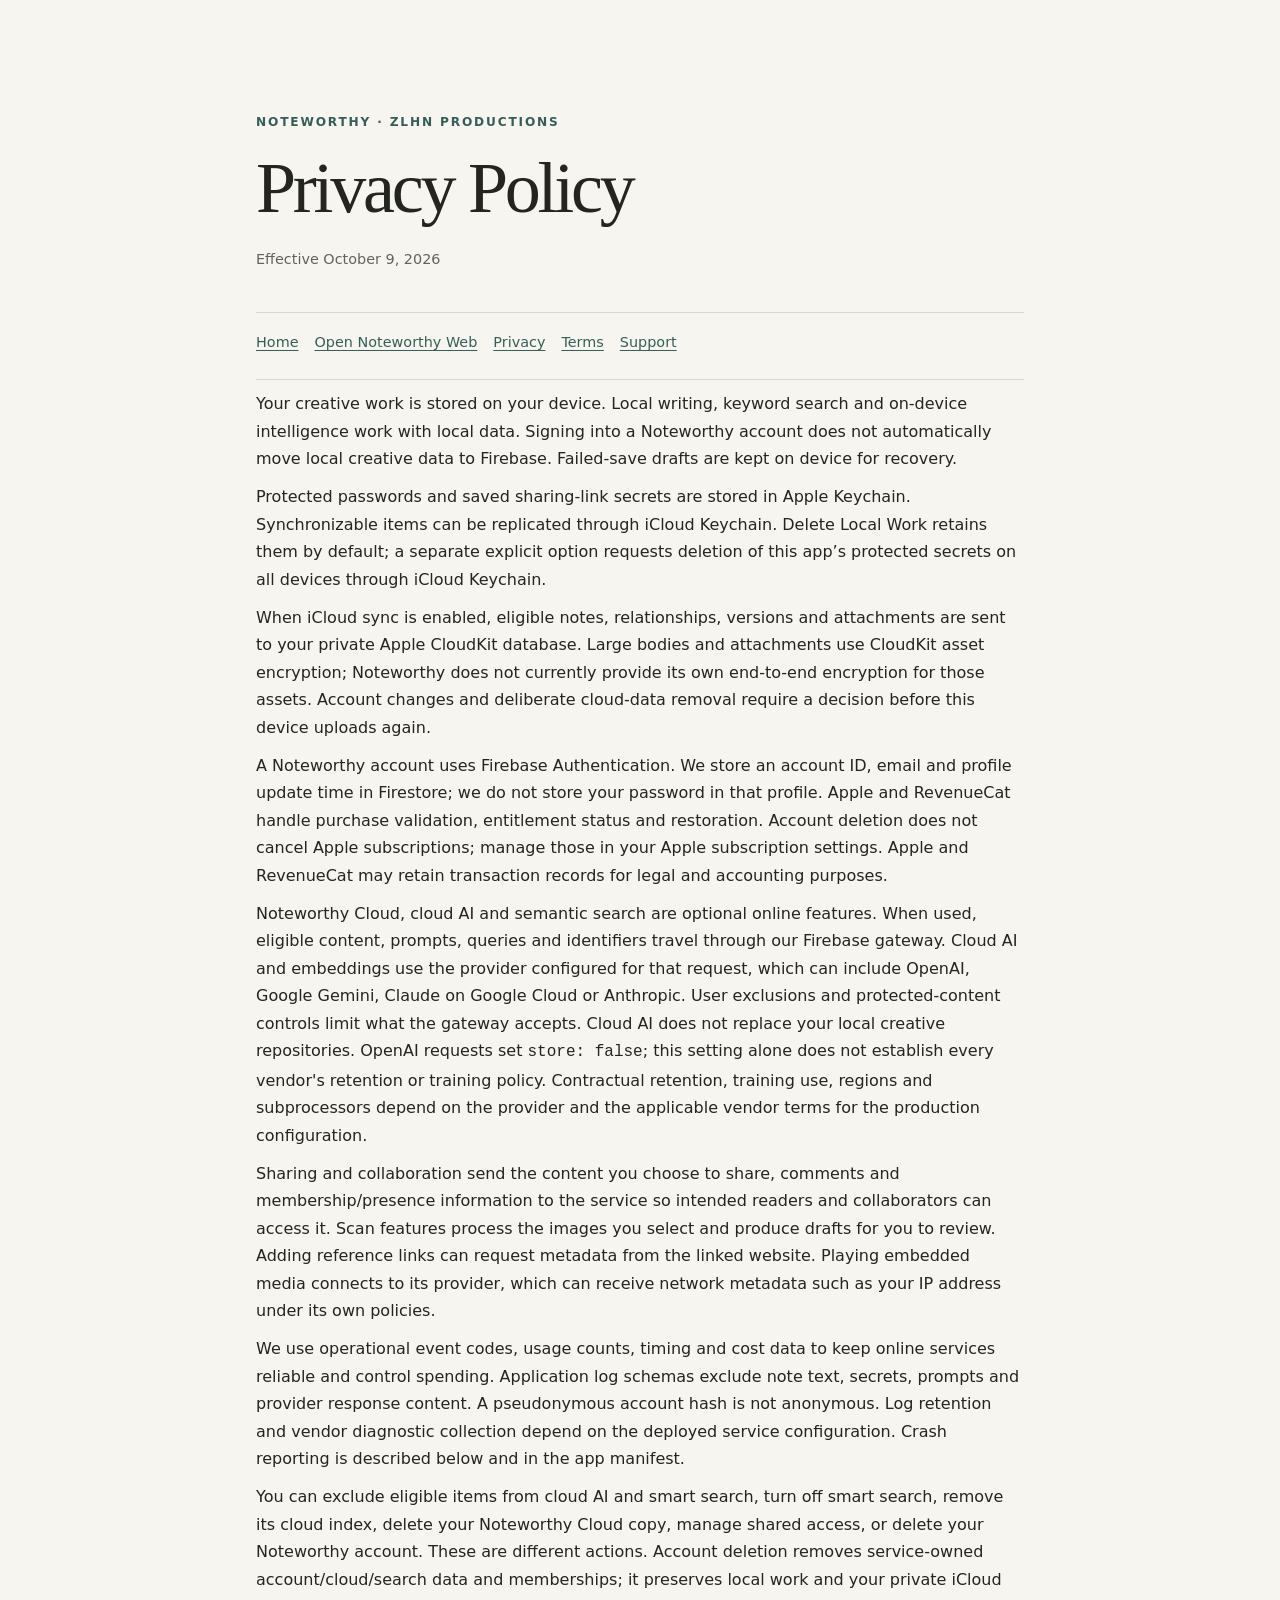
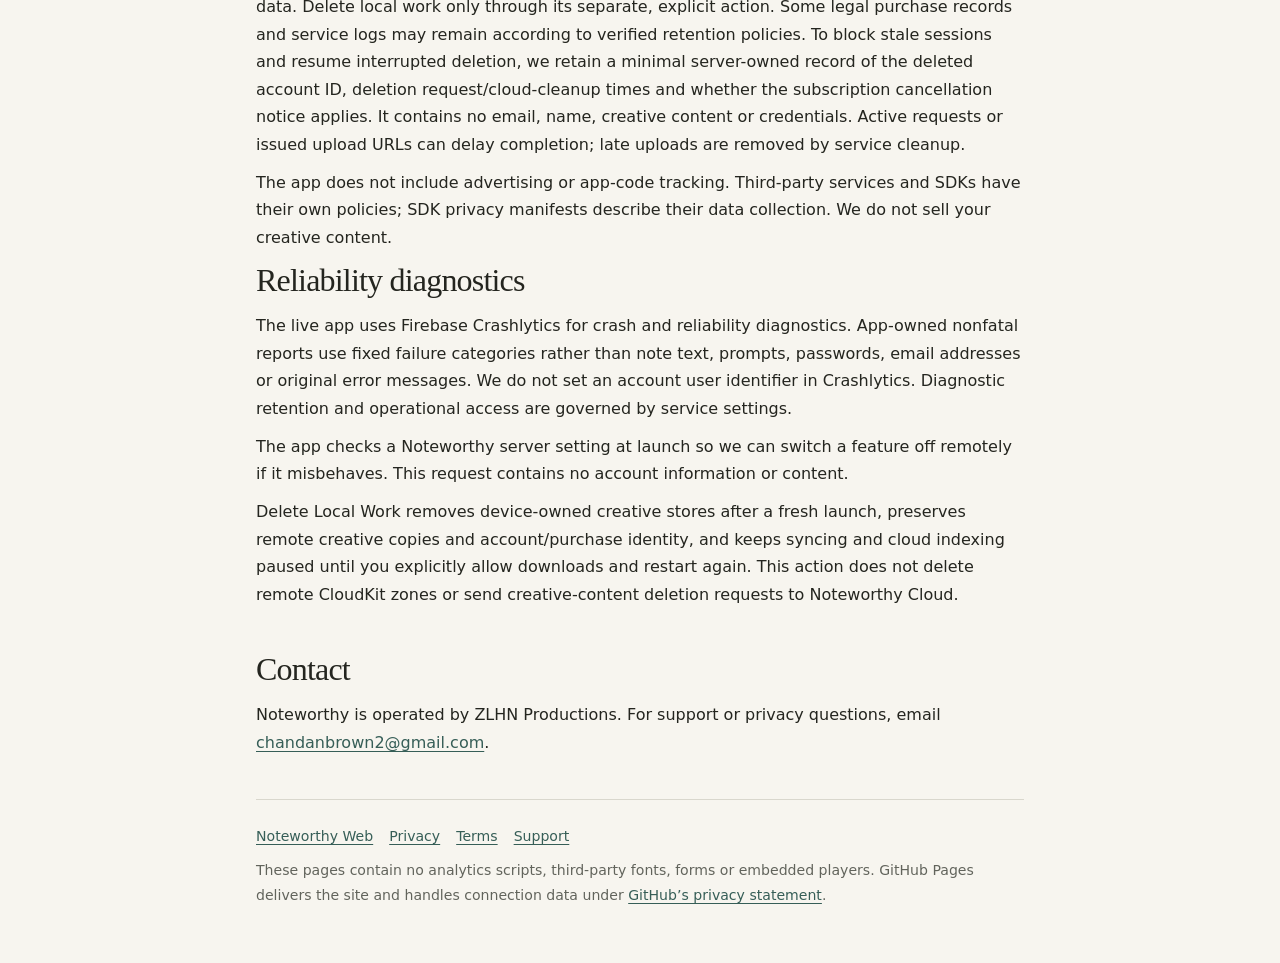
==== commit db2568a1: "docs(legal): disclose the anonymous launch check behind the Toolbox remote switch (owner-approved) C" ====
--- a/privacy/index.html
+++ b/privacy/index.html
@@ -12,4 +12,5 @@
 
 <h2>Reliability diagnostics</h2>
 <p>The live app uses Firebase Crashlytics for crash and reliability diagnostics. App-owned nonfatal reports use fixed failure categories rather than note text, prompts, passwords, email addresses or original error messages. We do not set an account user identifier in Crashlytics. Diagnostic retention and operational access are governed by service settings. </p>
+<p>The app checks a Noteworthy server setting at launch so we can switch a feature off remotely if it misbehaves. This request contains no account information or content.</p>
 <p>Delete Local Work removes device-owned creative stores after a fresh launch, preserves remote creative copies and account/purchase identity, and keeps syncing and cloud indexing paused until you explicitly allow downloads and restart again. This action does not delete remote CloudKit zones or send creative-content deletion requests to Noteworthy Cloud.</p><section><h2>Contact</h2><p>Noteworthy is operated by ZLHN Productions. For support or privacy questions, email <a href="mailto:chandanbrown2@gmail.com">chandanbrown2@gmail.com</a>.</p></section></main><footer><a href="https://chandanb.github.io/noteworthy-pages/web/">Noteworthy Web</a><a href="https://chandanb.github.io/noteworthy-pages/privacy/">Privacy</a><a href="https://chandanb.github.io/noteworthy-pages/terms/">Terms</a><a href="https://chandanb.github.io/noteworthy-pages/support/">Support</a><p>These pages contain no analytics scripts, third-party fonts, forms or embedded players. GitHub Pages delivers the site and handles connection data under <a href="https://docs.github.com/en/site-policy/privacy-policies/github-general-privacy-statement">GitHub’s privacy statement</a>.</p></footer></body></html>
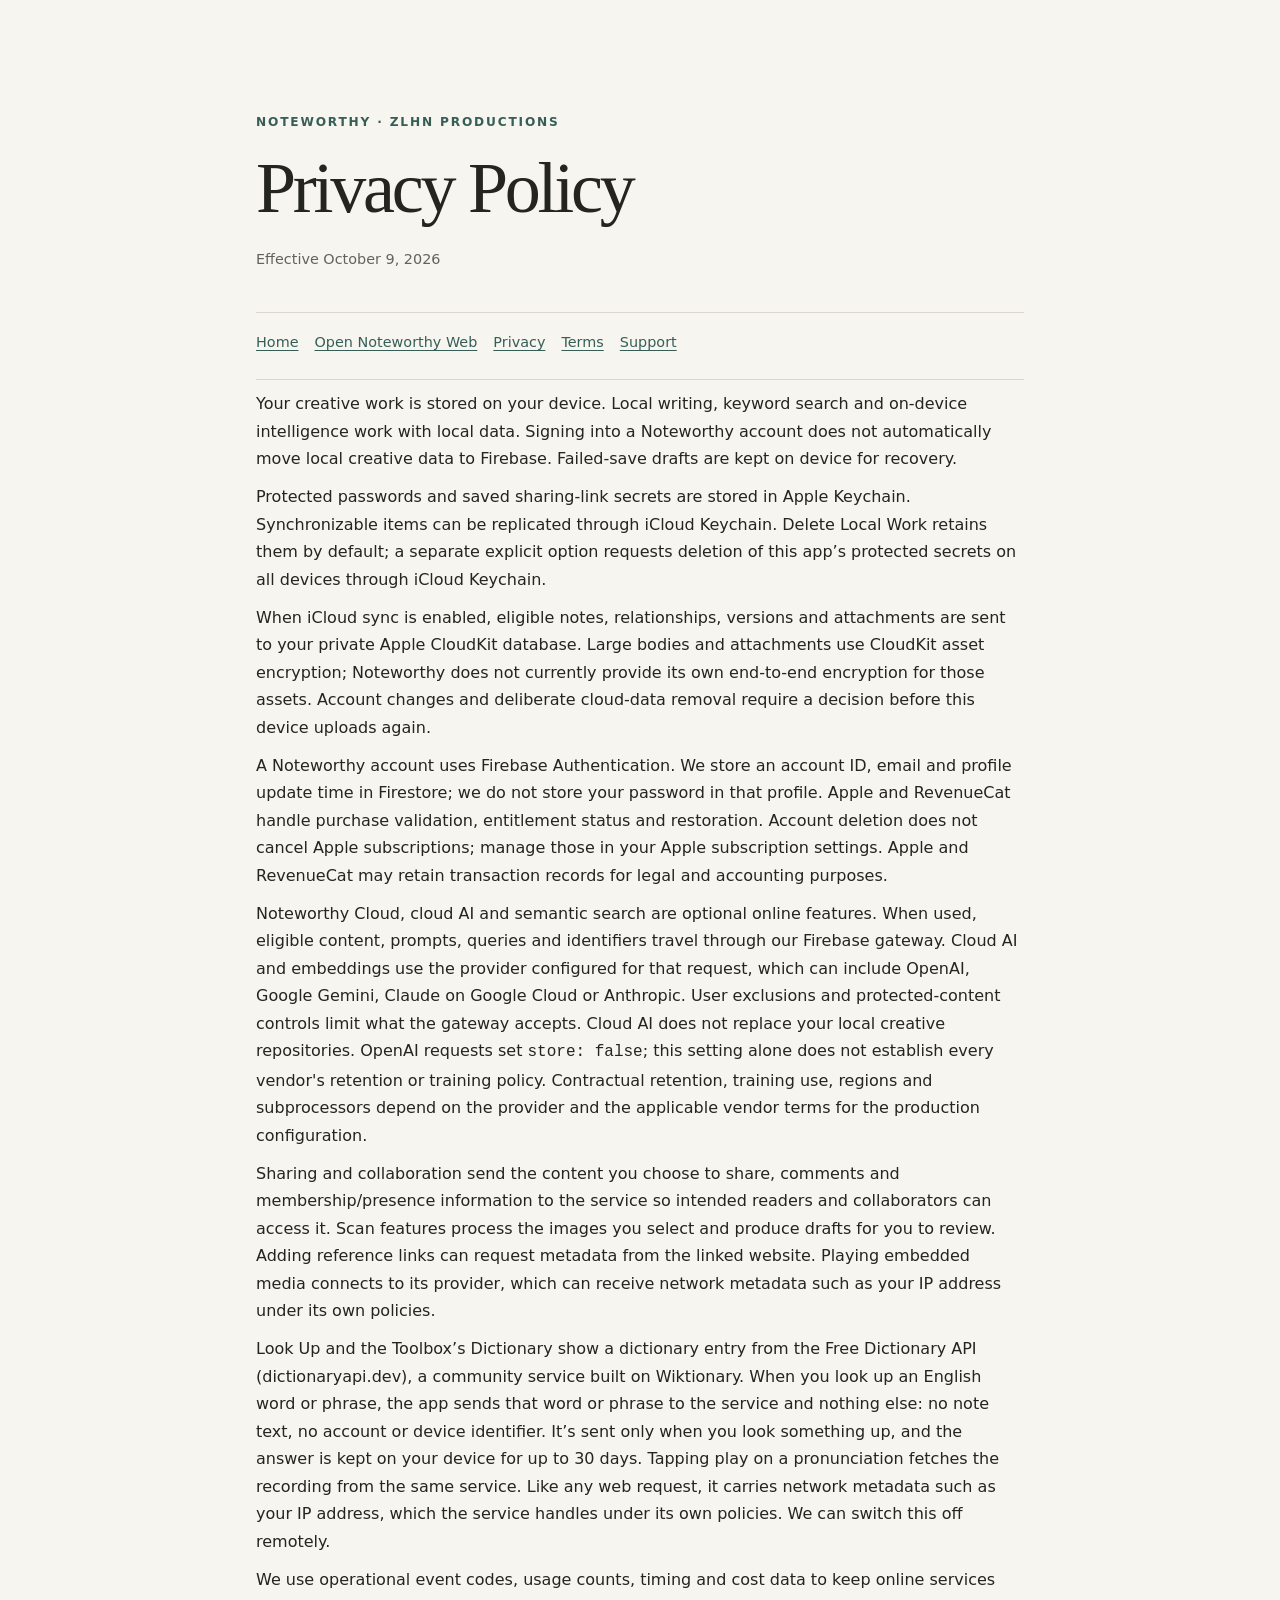
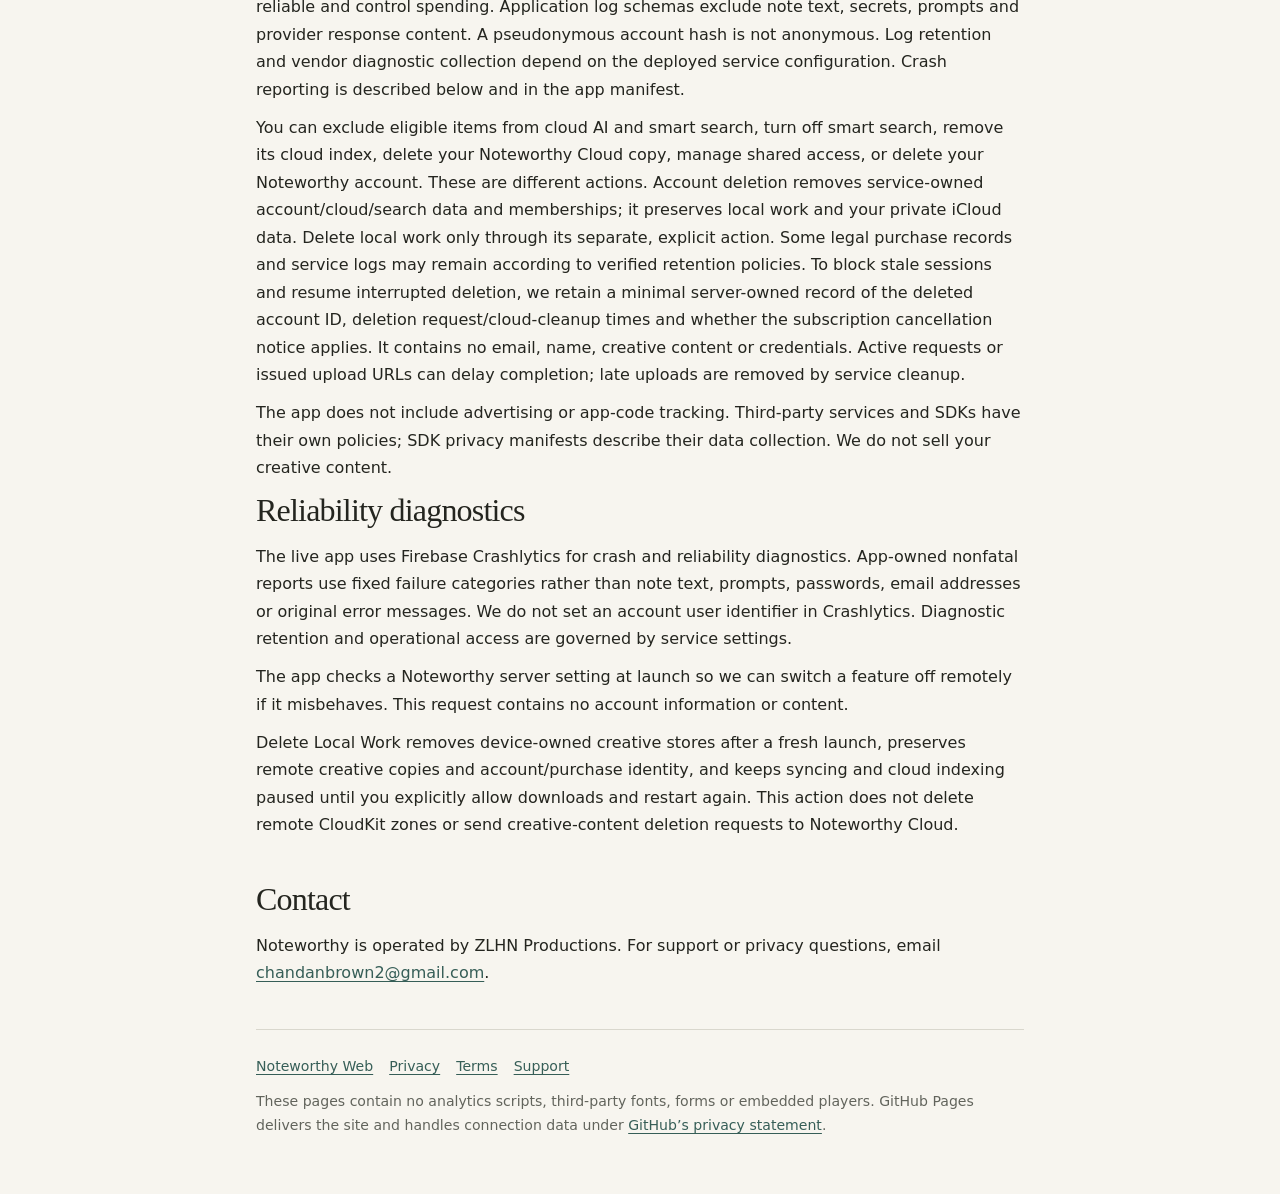
==== commit 133df49d: "Publish dictionary lookup disclosure in privacy policy" ====
--- a/privacy/index.html
+++ b/privacy/index.html
@@ -6,6 +6,7 @@
 <p>A Noteworthy account uses Firebase Authentication. We store an account ID, email and profile update time in Firestore; we do not store your password in that profile. Apple and RevenueCat handle purchase validation, entitlement status and restoration. Account deletion does not cancel Apple subscriptions; manage those in your Apple subscription settings. Apple and RevenueCat may retain transaction records for legal and accounting purposes.</p>
 <p>Noteworthy Cloud, cloud AI and semantic search are optional online features. When used, eligible content, prompts, queries and identifiers travel through our Firebase gateway. Cloud AI and embeddings use the provider configured for that request, which can include OpenAI, Google Gemini, Claude on Google Cloud or Anthropic. User exclusions and protected-content controls limit what the gateway accepts. Cloud AI does not replace your local creative repositories. OpenAI requests set <code>store: false</code>; this setting alone does not establish every vendor&#x27;s retention or training policy. Contractual retention, training use, regions and subprocessors depend on the provider and the applicable vendor terms for the production configuration.</p>
 <p>Sharing and collaboration send the content you choose to share, comments and membership/presence information to the service so intended readers and collaborators can access it. Scan features process the images you select and produce drafts for you to review. Adding reference links can request metadata from the linked website. Playing embedded media connects to its provider, which can receive network metadata such as your IP address under its own policies.</p>
+<p>Look Up and the Toolbox&rsquo;s Dictionary show a dictionary entry from the Free Dictionary API (dictionaryapi.dev), a community service built on Wiktionary. When you look up an English word or phrase, the app sends that word or phrase to the service and nothing else: no note text, no account or device identifier. It&rsquo;s sent only when you look something up, and the answer is kept on your device for up to 30 days. Tapping play on a pronunciation fetches the recording from the same service. Like any web request, it carries network metadata such as your IP address, which the service handles under its own policies. We can switch this off remotely.</p>
 <p>We use operational event codes, usage counts, timing and cost data to keep online services reliable and control spending. Application log schemas exclude note text, secrets, prompts and provider response content. A pseudonymous account hash is not anonymous. Log retention and vendor diagnostic collection depend on the deployed service configuration. Crash reporting is described below and in the app manifest.</p>
 <p>You can exclude eligible items from cloud AI and smart search, turn off smart search, remove its cloud index, delete your Noteworthy Cloud copy, manage shared access, or delete your Noteworthy account. These are different actions. Account deletion removes service-owned account/cloud/search data and memberships; it preserves local work and your private iCloud data. Delete local work only through its separate, explicit action. Some legal purchase records and service logs may remain according to verified retention policies. To block stale sessions and resume interrupted deletion, we retain a minimal server-owned record of the deleted account ID, deletion request/cloud-cleanup times and whether the subscription cancellation notice applies. It contains no email, name, creative content or credentials. Active requests or issued upload URLs can delay completion; late uploads are removed by service cleanup.</p>
 <p>The app does not include advertising or app-code tracking. Third-party services and SDKs have their own policies; SDK privacy manifests describe their data collection. We do not sell your creative content.</p>
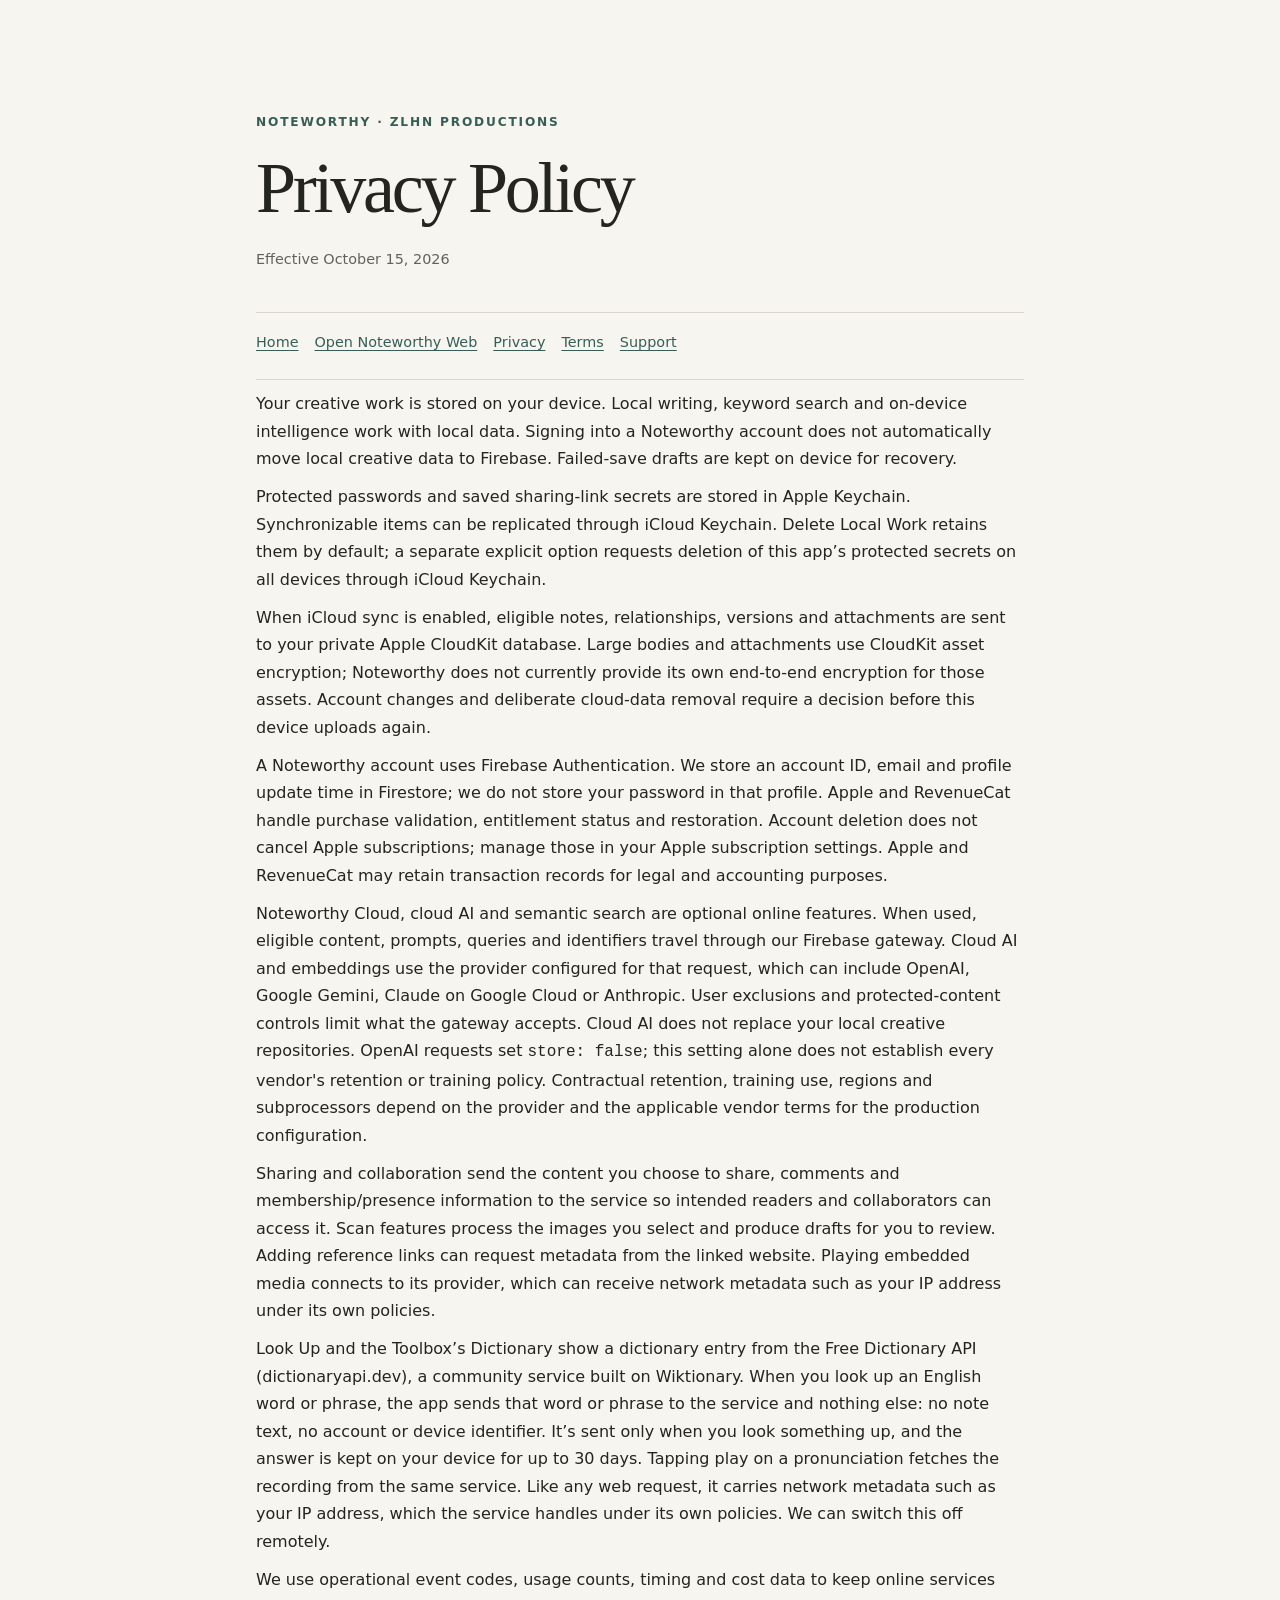
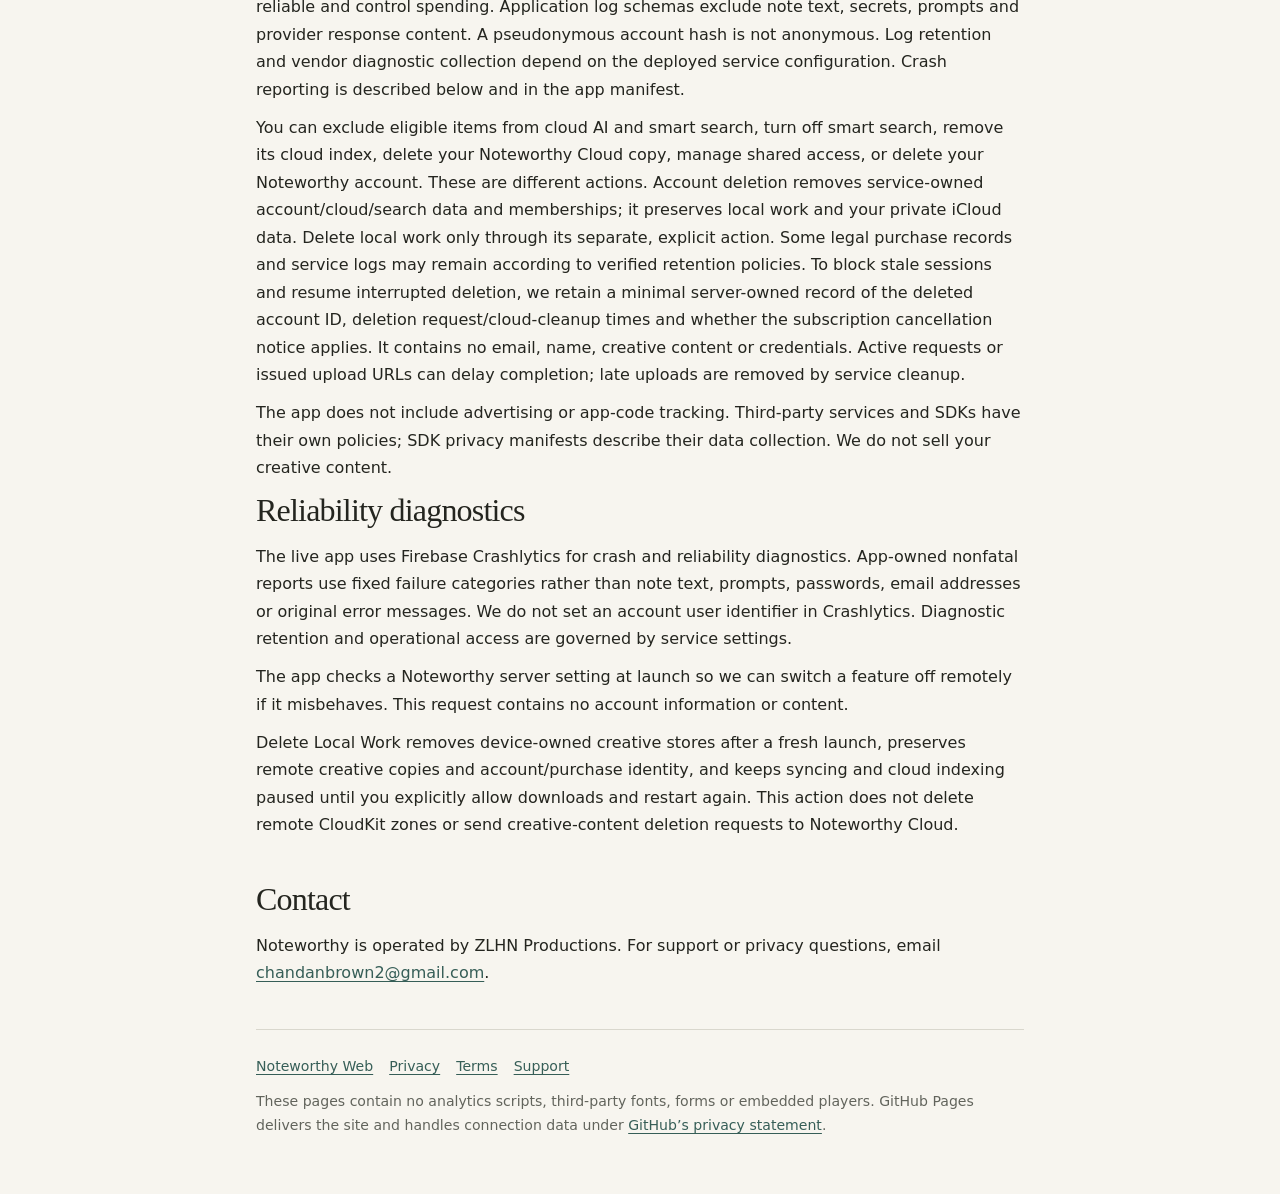
==== commit db8977a7: "Update privacy policy effective date for dictionary disclosure" ====
--- a/privacy/index.html
+++ b/privacy/index.html
@@ -1,6 +1,6 @@
 <!doctype html>
 <html lang="en"><head><meta charset="utf-8"><meta name="viewport" content="width=device-width, initial-scale=1"><meta name="color-scheme" content="light dark"><meta name="noteworthy-policy-status" content="published"><title>Privacy Policy — Noteworthy</title><link rel="stylesheet" href="../styles.css"><link rel="canonical" href="https://chandanb.github.io/noteworthy-pages/privacy/"></head>
-<body><a class="skip-link" href="#content">Skip to content</a><header><p class="eyebrow">Noteworthy · ZLHN Productions</p><h1>Privacy Policy</h1><p class="updated">Effective October 9, 2026</p></header><main id="content"><nav class="site-nav" aria-label="Site"><a href="https://chandanb.github.io/noteworthy-pages/">Home</a><a href="https://chandanb.github.io/noteworthy-pages/web/">Open Noteworthy Web</a><a href="https://chandanb.github.io/noteworthy-pages/privacy/">Privacy</a><a href="https://chandanb.github.io/noteworthy-pages/terms/">Terms</a><a href="https://chandanb.github.io/noteworthy-pages/support/">Support</a></nav><p>Your creative work is stored on your device. Local writing, keyword search and on-device intelligence work with local data. Signing into a Noteworthy account does not automatically move local creative data to Firebase. Failed-save drafts are kept on device for recovery.</p>
+<body><a class="skip-link" href="#content">Skip to content</a><header><p class="eyebrow">Noteworthy · ZLHN Productions</p><h1>Privacy Policy</h1><p class="updated">Effective October 15, 2026</p></header><main id="content"><nav class="site-nav" aria-label="Site"><a href="https://chandanb.github.io/noteworthy-pages/">Home</a><a href="https://chandanb.github.io/noteworthy-pages/web/">Open Noteworthy Web</a><a href="https://chandanb.github.io/noteworthy-pages/privacy/">Privacy</a><a href="https://chandanb.github.io/noteworthy-pages/terms/">Terms</a><a href="https://chandanb.github.io/noteworthy-pages/support/">Support</a></nav><p>Your creative work is stored on your device. Local writing, keyword search and on-device intelligence work with local data. Signing into a Noteworthy account does not automatically move local creative data to Firebase. Failed-save drafts are kept on device for recovery.</p>
 <p>Protected passwords and saved sharing-link secrets are stored in Apple Keychain. Synchronizable items can be replicated through iCloud Keychain. Delete Local Work retains them by default; a separate explicit option requests deletion of this app’s protected secrets on all devices through iCloud Keychain.</p>
 <p>When iCloud sync is enabled, eligible notes, relationships, versions and attachments are sent to your private Apple CloudKit database. Large bodies and attachments use CloudKit asset encryption; Noteworthy does not currently provide its own end-to-end encryption for those assets. Account changes and deliberate cloud-data removal require a decision before this device uploads again.</p>
 <p>A Noteworthy account uses Firebase Authentication. We store an account ID, email and profile update time in Firestore; we do not store your password in that profile. Apple and RevenueCat handle purchase validation, entitlement status and restoration. Account deletion does not cancel Apple subscriptions; manage those in your Apple subscription settings. Apple and RevenueCat may retain transaction records for legal and accounting purposes.</p>
